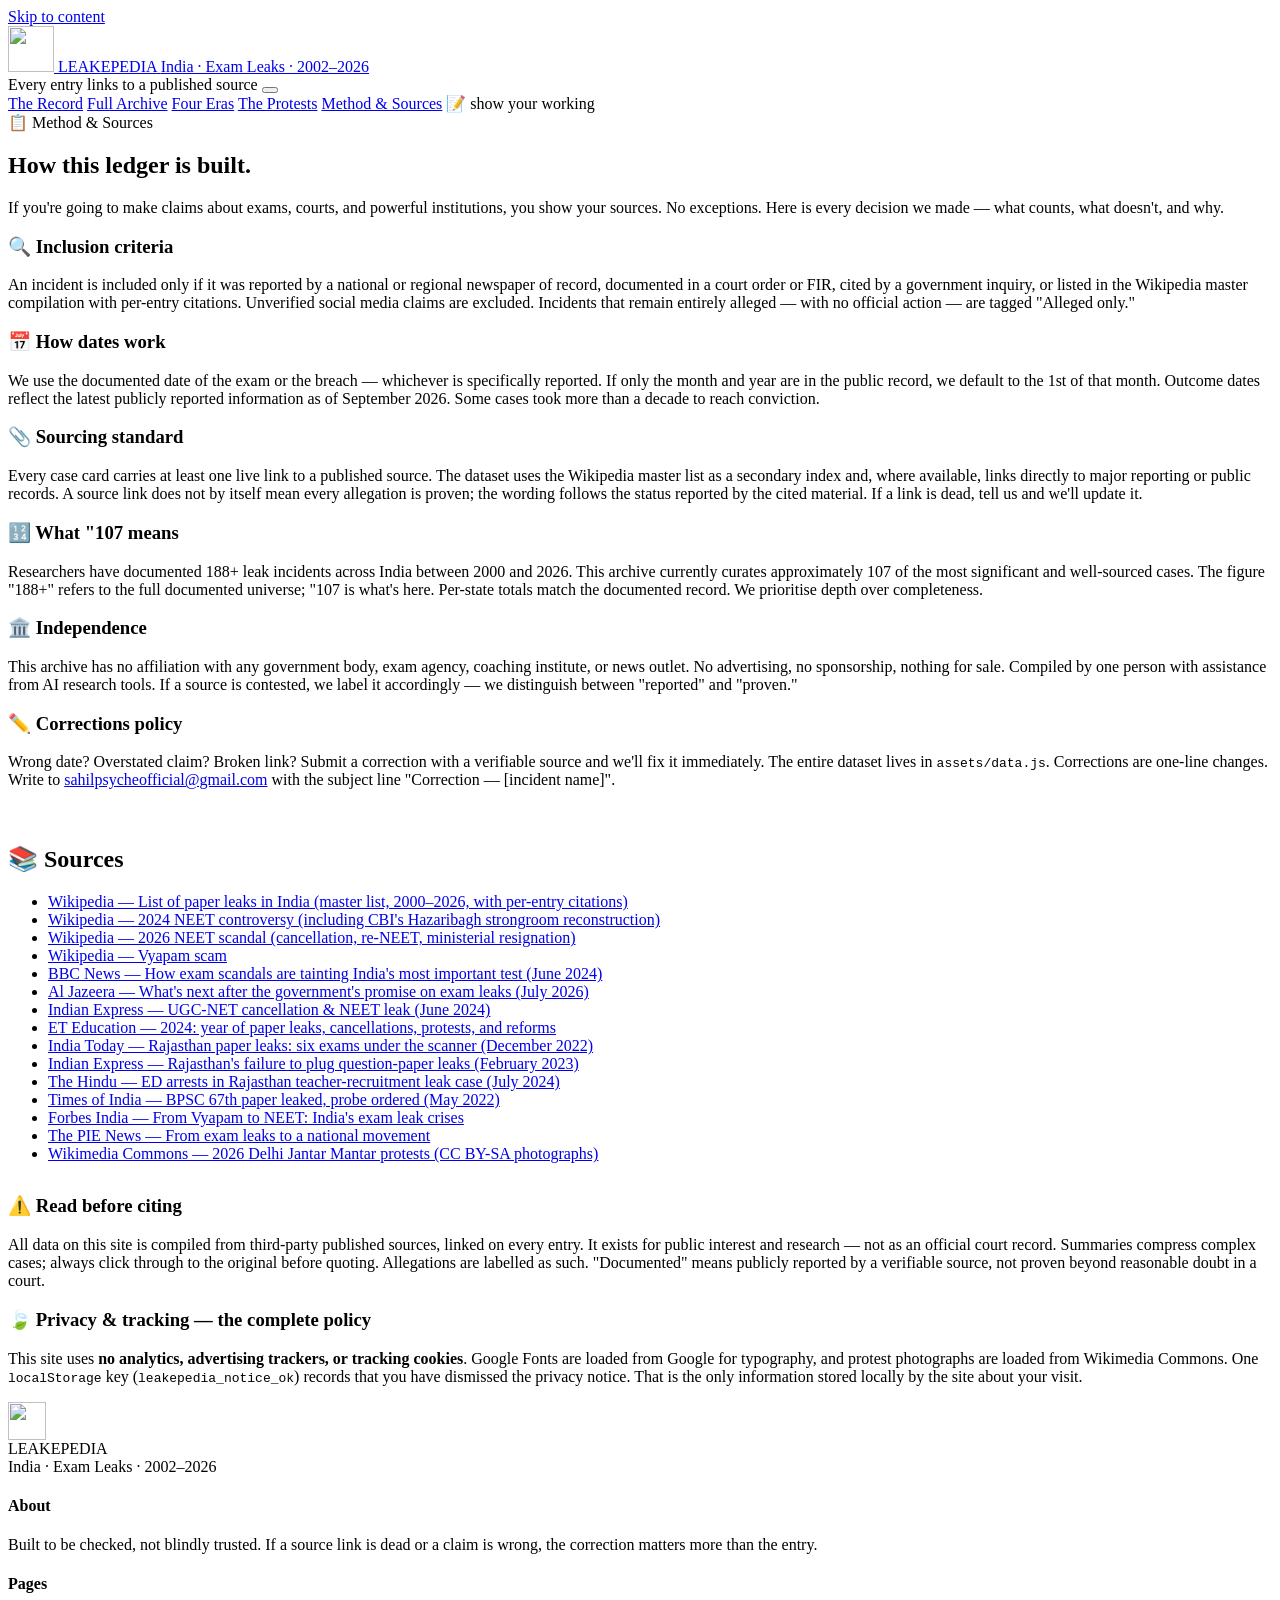
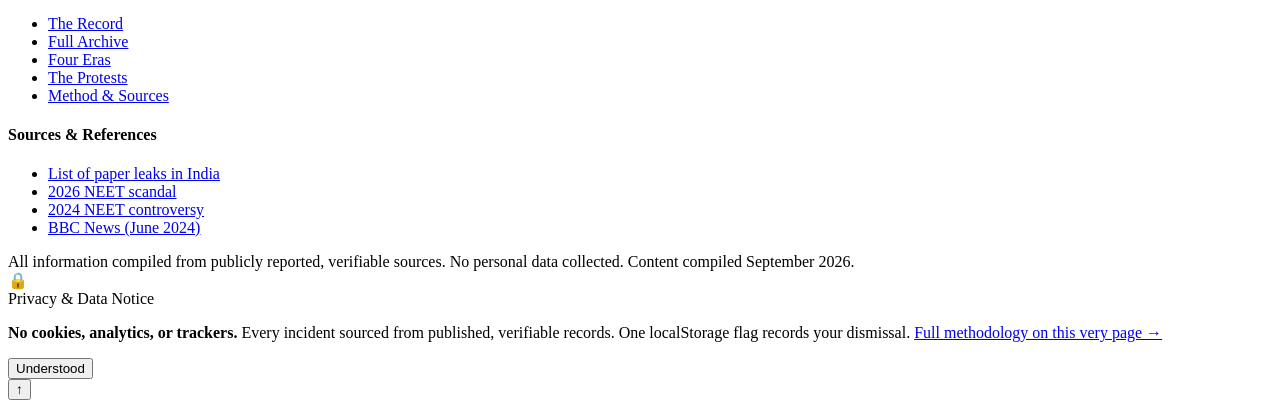
==== about.html @ 53041fb7 "Add files via upload" ====
<!DOCTYPE html>
<html lang="en">
<head>
  <meta charset="UTF-8">
  <meta name="viewport" content="width=device-width, initial-scale=1.0">
  <title>Method &amp; Sources — LEAKEPEDIA · How This Archive Is Built</title>
  <meta name="description" content="How LEAKEPEDIA compiles its record of India's exam paper leaks: inclusion criteria, sourcing standards, limitations, corrections policy, and how to submit new information.">
  <meta name="theme-color" content="#c2331f">
  <link rel="canonical" href="https://leakepedia.in/about.html">
  <meta property="og:title" content="Method &amp; Sources — LEAKEPEDIA">
  <meta property="og:description" content="Inclusion criteria, sourcing standards, limitations, and corrections policy for LEAKEPEDIA's exam leak archive.">
  <meta property="og:type" content="website">
  <meta property="og:url" content="https://leakepedia.in/about.html">
  <meta property="og:image" content="https://leakepedia.in/assets/og-image.png">
  <meta name="twitter:card" content="summary_large_image">

  <link rel="manifest" href="manifest.json">
  <link rel="icon" type="image/png" href="assets/icon-192.png">
  <link rel="preconnect" href="https://fonts.googleapis.com">
  <link rel="preconnect" href="https://fonts.gstatic.com" crossorigin>
  <link href="https://fonts.googleapis.com/css2?family=Fraunces:ital,opsz,wght@0,9..144,400;0,9..144,600;0,9..144,700;1,9..144,600;1,9..144,700&family=Archivo:wght@400;500;600;700;800&family=Courier+Prime:ital,wght@0,400;0,700;1,400&display=swap" rel="stylesheet">
  <link rel="stylesheet" href="assets/style.css">
</head>
<body>

  <a class="skip-link" href="#main">Skip to content</a>

  <header class="topbar">
    <div class="wrap">
      <div class="topbar-row">
        <a class="brand" href="index.html">
          <span class="brand-logo"><img src="assets/logo-512.png" alt="" width="46" height="46"></span>
          <span class="brand-text">
            <span class="brand-name">LEAKEPEDIA</span>
            <span class="brand-sub">India · Exam Leaks · 2002–2026</span>
          </span>
        </a>
        <div class="topbar-right">
          <span class="verify-strip"><span class="dot"></span>Every entry links to a published source</span>
          <button class="nav-toggle" id="nav-toggle" aria-expanded="false" aria-controls="main-nav" aria-label="Open menu">
            <span class="nav-toggle-bar"></span>
            <span class="nav-toggle-bar"></span>
            <span class="nav-toggle-bar"></span>
          </button>
        </div>
      </div>
      <nav class="nav" id="main-nav" aria-label="Main navigation">
        <a class="tab" href="index.html">The Record</a>
        <a class="tab" href="archive.html">Full Archive</a>
        <a class="tab" href="timeline.html">Four Eras</a>
        <a class="tab" href="protests.html">The Protests</a>
        <a class="tab active" href="about.html" aria-current="page">Method &amp; Sources</a>
        <span class="nav-note">📝 show your working</span>
      </nav>
    </div>
  </header>

  <section class="page-head narrow">
    <span class="kicker">📋 Method &amp; Sources</span>
    <h1>How this ledger is built.</h1>
    <p class="lede">
      If you're going to make claims about exams, courts, and powerful institutions, you show your sources.
      No exceptions. Here is every decision we made — what counts, what doesn't, and why.
    </p>
  </section>

  <main id="main" class="narrow">
    <div class="method-grid">
      <div class="method-card reveal">
        <h3>🔍 Inclusion criteria</h3>
        <p>An incident is included only if it was reported by a national or regional newspaper of record, documented in a court order or FIR, cited by a government inquiry, or listed in the Wikipedia master compilation with per-entry citations. Unverified social media claims are excluded. Incidents that remain entirely alleged — with no official action — are tagged "Alleged only."</p>
      </div>
      <div class="method-card reveal">
        <h3>📅 How dates work</h3>
        <p>We use the documented date of the exam or the breach — whichever is specifically reported. If only the month and year are in the public record, we default to the 1st of that month. Outcome dates reflect the latest publicly reported information as of September 2026. Some cases took more than a decade to reach conviction.</p>
      </div>
      <div class="method-card reveal">
        <h3>📎 Sourcing standard</h3>
        <p>Every case card carries at least one live link to a published source. The dataset uses the Wikipedia master list as a secondary index and, where available, links directly to major reporting or public records. A source link does not by itself mean every allegation is proven; the wording follows the status reported by the cited material. If a link is dead, tell us and we'll update it.</p>
      </div>
      <div class="method-card reveal">
        <h3>🔢 What "107 means</h3>
        <p>Researchers have documented 188+ leak incidents across India between 2000 and 2026. This archive currently curates approximately 107 of the most significant and well-sourced cases. The figure "188+" refers to the full documented universe; "107 is what's here. Per-state totals match the documented record. We prioritise depth over completeness.</p>
      </div>
      <div class="method-card reveal">
        <h3>🏛️ Independence</h3>
        <p>This archive has no affiliation with any government body, exam agency, coaching institute, or news outlet. No advertising, no sponsorship, nothing for sale. Compiled by one person with assistance from AI research tools. If a source is contested, we label it accordingly — we distinguish between "reported" and "proven."</p>
      </div>
      <div class="method-card reveal">
        <h3>✏️ Corrections policy</h3>
        <p>Wrong date? Overstated claim? Broken link? Submit a correction with a verifiable source and we'll fix it immediately. The entire dataset lives in <code>assets/data.js</code>. Corrections are one-line changes. Write to <a href="mailto:sahilpsycheofficial@gmail.com">sahilpsycheofficial@gmail.com</a> with the subject line "Correction — [incident name]".</p>
      </div>
    </div>

    <div class="section-head" style="margin-top:56px">
      <h2>📚 Sources</h2>
    </div>
    <ul class="source-list">
      <li><a href="https://en.wikipedia.org/wiki/List_of_paper_leaks_in_India" target="_blank" rel="noopener">Wikipedia — List of paper leaks in India (master list, 2000–2026, with per-entry citations)</a></li>
      <li><a href="https://en.wikipedia.org/wiki/2024_NEET_controversy" target="_blank" rel="noopener">Wikipedia — 2024 NEET controversy (including CBI's Hazaribagh strongroom reconstruction)</a></li>
      <li><a href="https://en.wikipedia.org/wiki/2026_NEET_scandal" target="_blank" rel="noopener">Wikipedia — 2026 NEET scandal (cancellation, re-NEET, ministerial resignation)</a></li>
      <li><a href="https://en.wikipedia.org/wiki/Vyapam_scam" target="_blank" rel="noopener">Wikipedia — Vyapam scam</a></li>
      <li><a href="https://www.bbc.com/news/articles/c511j589npyo" target="_blank" rel="noopener">BBC News — How exam scandals are tainting India's most important test (June 2024)</a></li>
      <li><a href="https://www.aljazeera.com/news/2026/7/24/indian-student-protests-whats-next-after-modis-promise-on-exam-leaks" target="_blank" rel="noopener">Al Jazeera — What's next after the government's promise on exam leaks (July 2026)</a></li>
      <li><a href="https://indianexpress.com/article/political-pulse/ugc-net-cancellation-neet-paper-leak-unease-sangh-abvp-people-questions-govt-answer-9404936/" target="_blank" rel="noopener">Indian Express — UGC-NET cancellation &amp; NEET leak (June 2024)</a></li>
      <li><a href="https://education.economictimes.indiatimes.com/news/industry/2024-year-of-paper-leaks-test-cancellations-widespread-protests-and-exam-reforms/116888415" target="_blank" rel="noopener">ET Education — 2024: year of paper leaks, cancellations, protests, and reforms</a></li>
      <li><a href="https://www.indiatoday.in/india/story/rajasthan-paper-leak-cases-six-exams-held-2313151-2022-12-24" target="_blank" rel="noopener">India Today — Rajasthan paper leaks: six exams under the scanner (December 2022)</a></li>
      <li><a href="https://indianexpress.com/article/cities/jaipur/testing-times-rajasthan-govt-failure-to-plug-question-paper-leaks-8455665/" target="_blank" rel="noopener">Indian Express — Rajasthan's failure to plug question-paper leaks (February 2023)</a></li>
      <li><a href="https://www.thehindu.com/news/national/rajasthan/ed-arrests-key-official-in-rajasthan-teachers-recruitment-exam-paper-leak-case/article68393466.ece" target="_blank" rel="noopener">The Hindu — ED arrests in Rajasthan teacher-recruitment leak case (July 2024)</a></li>
      <li><a href="https://timesofindia.indiatimes.com/education/news/bpsc-67th-paper-leaked-before-exam-probe-ordered-by-bihar-public-service-commission/articleshow/91422914.cms" target="_blank" rel="noopener">Times of India — BPSC 67th paper leaked, probe ordered (May 2022)</a></li>
      <li><a href="https://www.forbesindia.com/article/news/from-vyapam-to-neet-indias-exam-leak-crises/2993894/1" target="_blank" rel="noopener">Forbes India — From Vyapam to NEET: India's exam leak crises</a></li>
      <li><a href="https://thepienews.com/from-exam-leaks-to-a-national-movement-inside-the-protests-reshaping-indias-education-debate/" target="_blank" rel="noopener">The PIE News — From exam leaks to a national movement</a></li>
      <li><a href="https://commons.wikimedia.org/wiki/Category:2026_Delhi_Jantar_Mantar_protests" target="_blank" rel="noopener">Wikimedia Commons — 2026 Delhi Jantar Mantar protests (CC BY-SA photographs)</a></li>
    </ul>

    <div class="notice-block" style="margin-top:32px">
      <h3>⚠️ Read before citing</h3>
      <p>
        All data on this site is compiled from third-party published sources, linked on every entry.
        It exists for public interest and research — not as an official court record. Summaries compress
        complex cases; always click through to the original before quoting. Allegations are labelled as such.
        "Documented" means publicly reported by a verifiable source, not proven beyond reasonable doubt in a court.
      </p>
    </div>

    <div class="notice-block" style="background:var(--green-soft);border-left-color:var(--green);margin-top:16px">
      <h3 style="color:var(--green)">🍃 Privacy &amp; tracking — the complete policy</h3>
      <p>
        This site uses <strong>no analytics, advertising trackers, or tracking cookies</strong>. Google Fonts are loaded from Google for typography, and protest photographs are loaded from Wikimedia Commons. One <code>localStorage</code> key (<code>leakepedia_notice_ok</code>) records that you have dismissed the privacy notice.
        That is the only information stored locally by the site about your visit.
      </p>
    </div>
  </main>

  <section class="wrap">
    <div id="disclaimer-block"></div>
  </section>

  <footer class="footer">
    <div class="wrap">
      <div class="footer-masthead">
        <div class="brand-logo" style="width:38px;height:38px;"><img src="assets/logo-512.png" alt="" width="38" height="38"></div>
        <div>
          <div class="footer-brand-name">LEAKEPEDIA</div>
          <div class="footer-brand-sub">India · Exam Leaks · 2002–2026</div>
        </div>
      </div>
      <div class="footer-grid">
        <div>
          <h4>About</h4>
          <p>Built to be checked, not blindly trusted. If a source link is dead or a claim is wrong, the correction matters more than the entry.</p>
        </div>
        <div>
          <h4>Pages</h4>
          <ul>
            <li><a href="index.html">The Record</a></li>
            <li><a href="archive.html">Full Archive</a></li>
            <li><a href="timeline.html">Four Eras</a></li>
            <li><a href="protests.html">The Protests</a></li>
            <li><a href="about.html">Method &amp; Sources</a></li>
          </ul>
        </div>
        <div>
          <h4>Sources & References</h4>
          <ul>
            <li><a href="https://en.wikipedia.org/wiki/List_of_paper_leaks_in_India" target="_blank" rel="noopener">List of paper leaks in India</a></li>
            <li><a href="https://en.wikipedia.org/wiki/2026_NEET_scandal" target="_blank" rel="noopener">2026 NEET scandal</a></li>
            <li><a href="https://en.wikipedia.org/wiki/2024_NEET_controversy" target="_blank" rel="noopener">2024 NEET controversy</a></li>
            <li><a href="https://www.bbc.com/news/articles/c511j589npyo" target="_blank" rel="noopener">BBC News (June 2024)</a></li>
          </ul>
        </div>
      </div>
      <div class="fineprint">
        All information compiled from publicly reported, verifiable sources. No personal data collected. Content compiled September <span class="js-year">2026</span>.
      </div>
    </div>
  </footer>

  <div class="cookiebar" id="cookiebar" role="dialog" aria-label="Privacy notice">
    <div class="cb-icon" aria-hidden="true">🔒</div>
    <div class="cb-text">
      <div class="cb-title">Privacy &amp; Data Notice</div>
      <p><b>No cookies, analytics, or trackers.</b> Every incident sourced from published, verifiable records. One localStorage flag records your dismissal. <a href="about.html">Full methodology on this very page →</a></p>
    </div>
    <div class="cb-actions">
      <button class="btn small red" id="cookie-ok">Understood</button>
    </div>
  </div>

  <button class="back-to-top" id="back-to-top" aria-label="Back to top">↑</button>

  <noscript><style>.splash{display:none!important}</style></noscript>
  <script src="assets/data.js"></script>
  <script src="assets/app.js"></script>
</body>
</html>
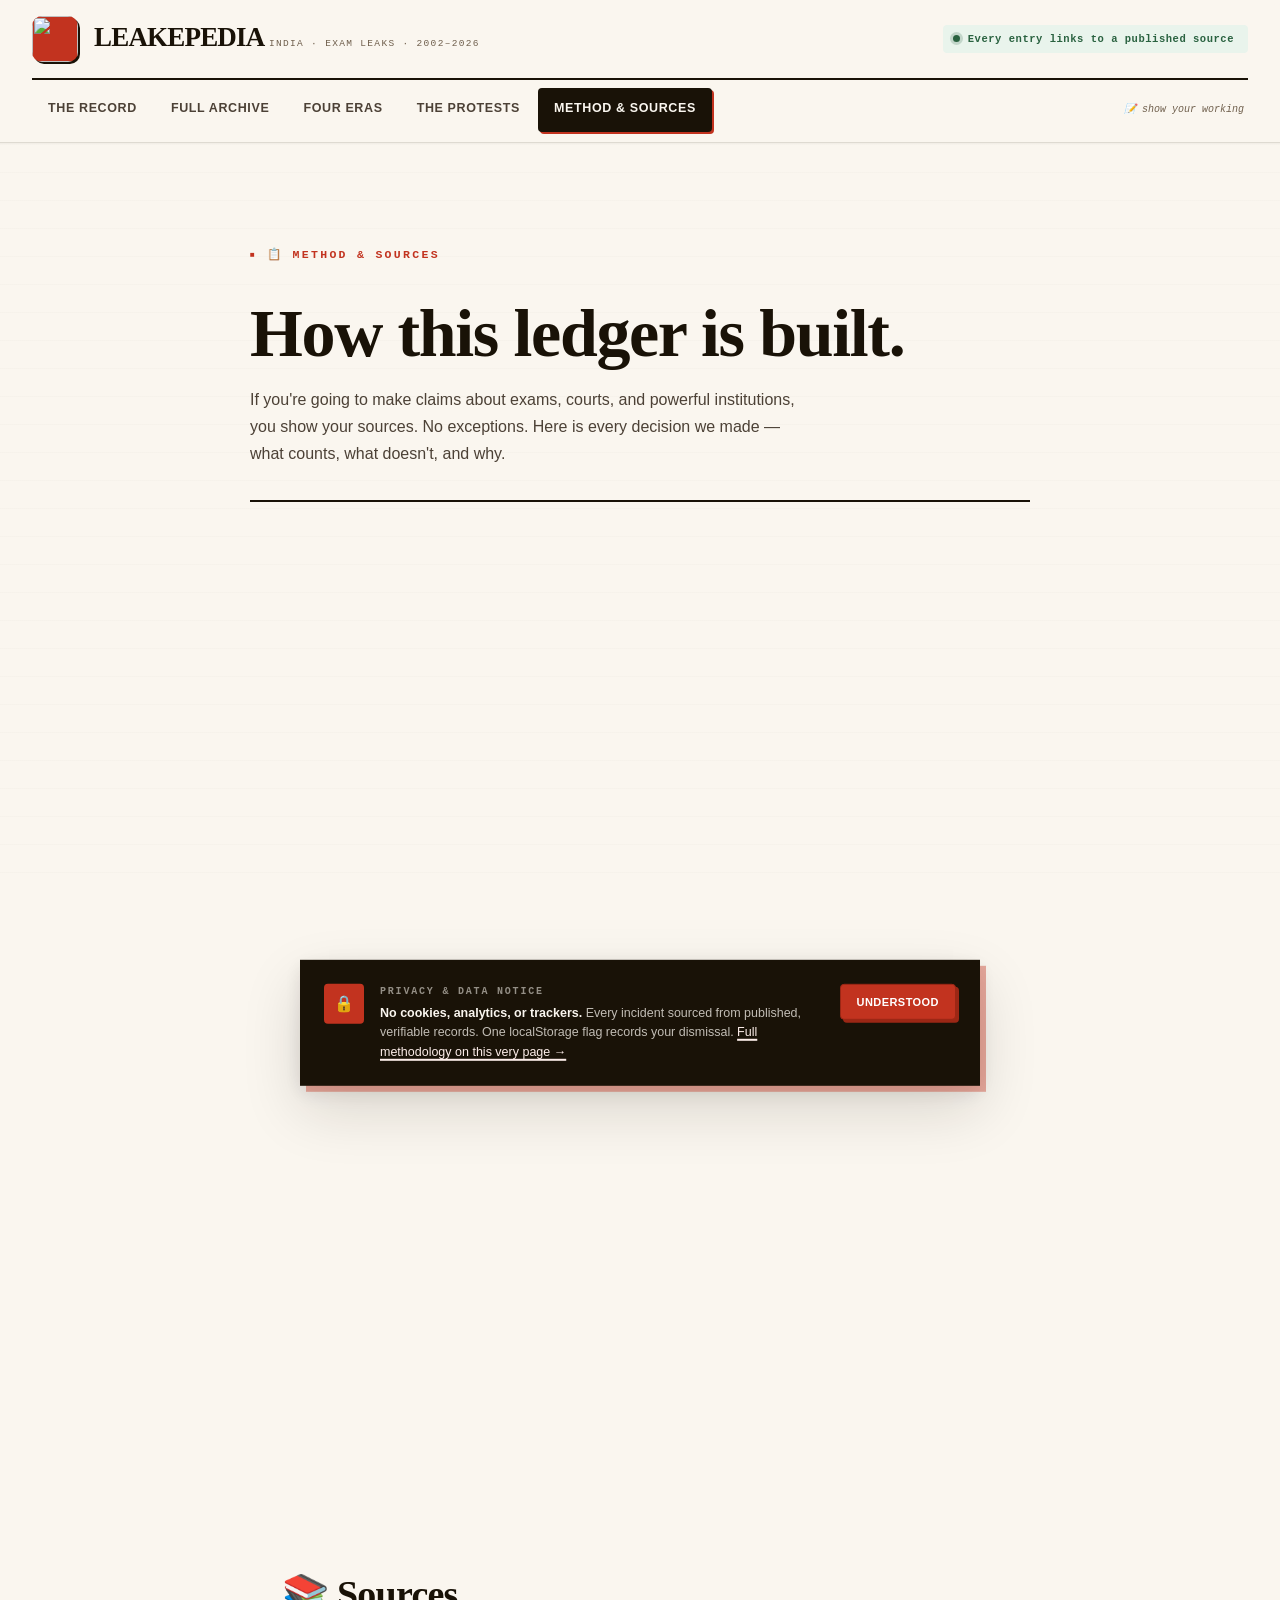
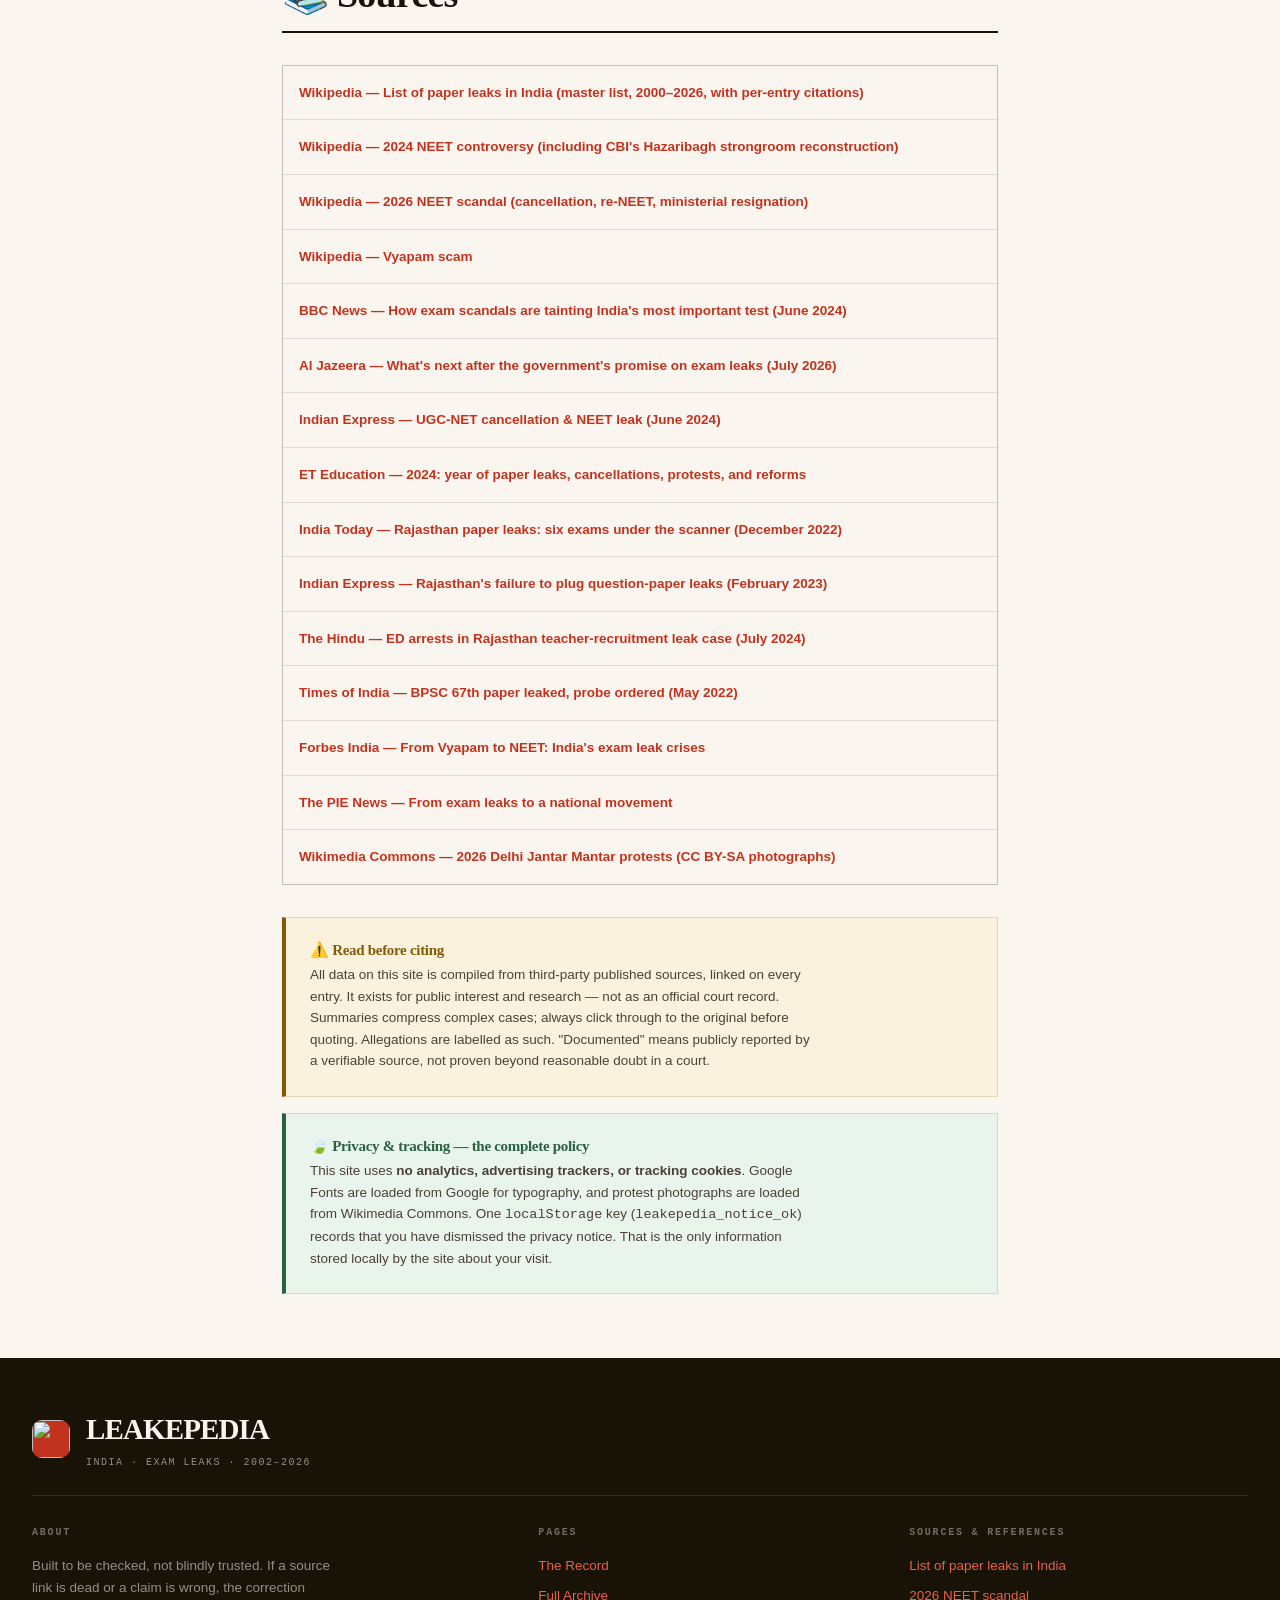
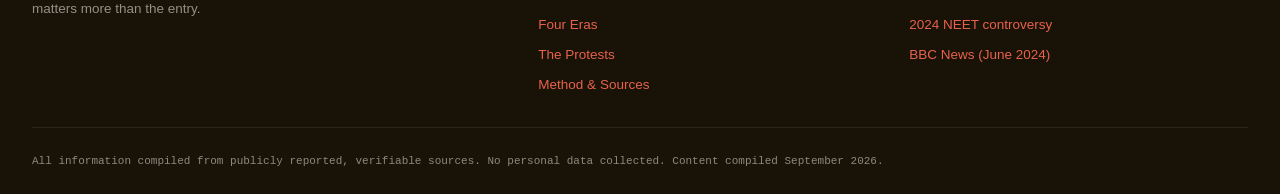
==== commit 7ee39328: "Update stylesheet link in about.html" ====
--- a/about.html
+++ b/about.html
@@ -19,7 +19,7 @@
   <link rel="preconnect" href="https://fonts.googleapis.com">
   <link rel="preconnect" href="https://fonts.gstatic.com" crossorigin>
   <link href="https://fonts.googleapis.com/css2?family=Fraunces:ital,opsz,wght@0,9..144,400;0,9..144,600;0,9..144,700;1,9..144,600;1,9..144,700&family=Archivo:wght@400;500;600;700;800&family=Courier+Prime:ital,wght@0,400;0,700;1,400&display=swap" rel="stylesheet">
-  <link rel="stylesheet" href="assets/style.css">
+  <link rel="stylesheet" href="style.css">
 </head>
 <body>
 
--- a/style.css
+++ b/style.css
@@ -0,0 +1,1646 @@
+:root {
+  --paper:      #faf6ef;
+  --paper-2:    #f3eddf;
+  --paper-3:    #e9dfcc;
+  --ink:        #191207;
+  --ink-soft:   #4c4136;
+  --ink-faint:  #6f5f4c;
+  --ink-ghost:  #b9ab97;
+
+  --red:        #c2331f;
+  --red-deep:   #9c2715;
+  --red-soft:   #fdeeea;
+  --red-text:   #8a1f0e;
+
+  --gold:       #a3781f;
+  --gold-soft:  #fbf3e2;
+
+  --green:      #2a6240;
+  --green-soft: #e9f4ec;
+  --amber:      #815b0a;
+  --amber-soft: #fbf2dd;
+  --teal:       #1a5f6a;
+  --teal-soft:  #e8f5f7;
+  --purple:     #5a3d8a;
+  --purple-soft:#f3eefc;
+
+  --rule:       rgba(25,18,7,0.12);
+  --rule-dark:  rgba(25,18,7,0.24);
+
+  --sp-1: 8px;
+  --sp-2: 16px;
+  --sp-3: 24px;
+  --sp-4: 32px;
+  --sp-5: 48px;
+  --sp-6: 64px;
+  --sp-7: 96px;
+
+  --font-display: "Fraunces", "Georgia", serif;
+  --font-body:    "Archivo", "Helvetica Neue", Arial, sans-serif;
+  --font-mono:    "Courier Prime", "Courier New", monospace;
+
+  --text-xs:  11.5px;
+  --text-sm:  13.5px;
+  --text-base: 16px;
+  --text-lg:  18px;
+  --text-xl:  22px;
+  --text-2xl: 29px;
+  --text-3xl: 38px;
+  --text-4xl: 52px;
+  --text-5xl: 68px;
+
+  --max-w: 1280px;
+  --col-w: 780px;
+
+  --r-sm: 4px;
+  --r-md: 10px;
+  --r-lg: 16px;
+
+  --shadow-sm:    0 1px 2px rgba(25,18,7,0.05), 0 2px 8px rgba(25,18,7,0.06);
+  --shadow-md:    0 2px 6px rgba(25,18,7,0.08), 0 12px 28px rgba(25,18,7,0.10);
+  --shadow-lg:    0 6px 18px rgba(25,18,7,0.10), 0 24px 60px rgba(25,18,7,0.14);
+  --shadow-paper: 3px 3px 0 rgba(25,18,7,0.08), 7px 7px 0 rgba(25,18,7,0.04);
+}
+
+*, *::before, *::after { box-sizing: border-box; margin: 0; padding: 0; }
+
+html {
+  scroll-behavior: smooth;
+  scroll-padding-top: 96px;
+  overflow-x: hidden;
+  -webkit-text-size-adjust: 100%;
+  text-size-adjust: 100%;
+}
+
+body {
+  background: var(--paper);
+  color: var(--ink);
+  font-family: var(--font-body);
+  font-size: var(--text-base);
+  line-height: 1.6;
+  overflow-x: hidden;
+  -webkit-font-smoothing: antialiased;
+  -moz-osx-font-smoothing: grayscale;
+}
+
+body::before {
+  content: "";
+  position: fixed;
+  inset: 0;
+  background-image:
+    repeating-linear-gradient(
+      0deg,
+      transparent,
+      transparent 27px,
+      rgba(25,18,7,0.016) 27px,
+      rgba(25,18,7,0.016) 28px
+    );
+  pointer-events: none;
+  z-index: 0;
+}
+
+::-webkit-scrollbar { width: 10px; }
+::-webkit-scrollbar-track { background: var(--paper-2); }
+::-webkit-scrollbar-thumb { background: var(--ink-ghost); border-radius: 5px; border: 2px solid var(--paper-2); }
+
+:focus-visible {
+  outline: 3px solid var(--red);
+  outline-offset: 2px;
+}
+
+a, button, .btn, .era-chip, input, select {
+  touch-action: manipulation;
+  -webkit-tap-highlight-color: transparent;
+}
+.btn, .era-chip, .nav a.tab, input, select, .nav-toggle { min-height: 44px; }
+
+img { max-width: 100%; display: block; height: auto; }
+
+a {
+  color: var(--red);
+  text-decoration-thickness: 1.5px;
+  text-underline-offset: 3px;
+  transition: color 0.15s;
+}
+a:hover { color: var(--red-deep); }
+
+h1, h2, h3, h4 {
+  font-family: var(--font-display);
+  font-weight: 700;
+  letter-spacing: -0.02em;
+  line-height: 1.08;
+  color: var(--ink);
+  text-wrap: balance;
+}
+
+h1 { font-size: clamp(38px, 5.5vw, var(--text-5xl)); }
+h2 { font-size: clamp(26px, 3.2vw, var(--text-3xl)); }
+h3 { font-size: clamp(17px, 2vw, var(--text-xl)); }
+h4 { font-size: var(--text-xs); letter-spacing: 0.08em; text-transform: uppercase; }
+
+p { max-width: 72ch; }
+
+::selection { background: rgba(194,51,31,0.18); color: var(--red-deep); }
+
+.wrap   { max-width: var(--max-w); margin-inline: auto; padding-inline: clamp(16px, 3vw, 32px); position: relative; z-index: 1; }
+.narrow { max-width: var(--col-w); margin-inline: auto; padding-inline: clamp(16px, 3vw, 32px); position: relative; z-index: 1; }
+
+.grid {
+  display: grid;
+  grid-template-columns: repeat(12, 1fr);
+  gap: var(--sp-3) var(--sp-3);
+}
+.col-3  { grid-column: span 3; }
+.col-4  { grid-column: span 4; }
+.col-5  { grid-column: span 5; }
+.col-6  { grid-column: span 6; }
+.col-7  { grid-column: span 7; }
+.col-8  { grid-column: span 8; }
+.col-12 { grid-column: span 12; }
+
+.skip-link {
+  position: fixed;
+  top: var(--sp-2);
+  left: var(--sp-2);
+  z-index: 400;
+  background: var(--ink);
+  color: var(--paper);
+  padding: var(--sp-2) var(--sp-3);
+  font-family: var(--font-mono);
+  font-size: var(--text-xs);
+  font-weight: 700;
+  letter-spacing: 0.08em;
+  text-transform: uppercase;
+  text-decoration: none;
+  border-radius: var(--r-sm);
+  transform: translateY(-200%);
+  transition: transform 0.2s ease;
+}
+.skip-link:focus-visible { transform: translateY(0); }
+
+.btn {
+  display: inline-flex;
+  align-items: center;
+  justify-content: center;
+  gap: var(--sp-1);
+  padding: 11px 26px;
+  border-radius: var(--r-sm);
+  border: 1.5px solid var(--ink);
+  cursor: pointer;
+  font-family: var(--font-body);
+  font-weight: 700;
+  font-size: 13px;
+  letter-spacing: 0.04em;
+  text-transform: uppercase;
+  text-decoration: none;
+  color: var(--ink);
+  background: var(--paper);
+  box-shadow: 3px 3px 0 var(--ink);
+  transition: transform 0.1s ease, box-shadow 0.1s ease, background 0.15s ease, color 0.15s ease, border-color 0.15s ease;
+}
+.btn:hover {
+  transform: translate(-2px, -2px);
+  box-shadow: 5px 5px 0 var(--ink);
+  color: var(--ink);
+}
+.btn:active { transform: translate(1px,1px); box-shadow: 1px 1px 0 var(--ink); }
+.btn:focus-visible { outline: 3px solid var(--red); outline-offset: 3px; }
+.btn:disabled { opacity: 0.45; cursor: not-allowed; box-shadow: none; transform: none; }
+.btn.red {
+  background: var(--red);
+  border-color: var(--red-deep);
+  color: #fff;
+  box-shadow: 3px 3px 0 var(--red-deep);
+}
+.btn.red:hover {
+  background: var(--red-deep);
+  box-shadow: 5px 5px 0 var(--ink);
+  color: #fff;
+}
+.btn.ghost { background: transparent; box-shadow: none; }
+.btn.ghost:hover { box-shadow: 3px 3px 0 var(--ink); background: var(--paper-2); }
+.btn.small { padding: 7px 16px; font-size: 11px; min-height: 36px; }
+.btn.lg { padding: 16px 34px; font-size: 15px; box-shadow: 4px 4px 0 var(--red-deep); }
+.btn.lg:hover { box-shadow: 7px 7px 0 var(--ink); }
+
+.chip {
+  display: inline-flex;
+  align-items: center;
+  gap: 4px;
+  padding: 4px 10px;
+  border-radius: 3px;
+  font-family: var(--font-mono);
+  font-size: 10px;
+  font-weight: 700;
+  letter-spacing: 0.06em;
+  text-transform: uppercase;
+  background: var(--paper-2);
+  color: var(--ink-soft);
+  border: 1px solid var(--rule);
+}
+.chip.red    { background: var(--red-soft);    color: var(--red-text);  border-color: rgba(194,51,31,0.22); }
+.chip.green  { background: var(--green-soft);  color: var(--green);     border-color: rgba(42,98,64,0.22); }
+.chip.amber  { background: var(--amber-soft);  color: var(--amber);     border-color: rgba(129,91,10,0.22); }
+.chip.teal   { background: var(--teal-soft);   color: var(--teal);      border-color: rgba(26,95,106,0.22); }
+.chip.plain  { background: transparent; border-color: transparent; color: var(--ink-soft); }
+
+.kicker {
+  display: inline-flex;
+  align-items: center;
+  gap: 10px;
+  font-family: var(--font-mono);
+  font-size: var(--text-xs);
+  font-weight: 700;
+  letter-spacing: 0.2em;
+  text-transform: uppercase;
+  color: var(--red);
+  margin-bottom: var(--sp-2);
+}
+.kicker::before {
+  content: "■";
+  font-size: 8px;
+  color: var(--red);
+}
+
+.breaking-badge {
+  display: inline-flex;
+  align-items: center;
+  gap: 6px;
+  background: var(--red);
+  color: #fff;
+  font-family: var(--font-mono);
+  font-size: 9px;
+  font-weight: 700;
+  letter-spacing: 0.2em;
+  text-transform: uppercase;
+  padding: 4px 10px;
+  border-radius: var(--r-sm);
+}
+
+.topbar {
+  position: sticky;
+  top: 0;
+  z-index: 60;
+  background: rgba(250,246,239,0.92);
+  backdrop-filter: blur(10px);
+  -webkit-backdrop-filter: blur(10px);
+  border-bottom: 1px solid var(--rule);
+  box-shadow: 0 1px 0 rgba(25,18,7,0.03);
+}
+.topbar > .wrap { padding-top: var(--sp-2); padding-bottom: var(--sp-1); }
+.topbar-row {
+  display: flex;
+  align-items: center;
+  gap: var(--sp-2);
+  padding-bottom: var(--sp-2);
+  border-bottom: 2px solid var(--ink);
+}
+
+.brand {
+  display: flex;
+  align-items: center;
+  gap: var(--sp-2);
+  text-decoration: none;
+  color: var(--ink);
+  min-height: 44px;
+}
+.brand:hover { color: var(--ink); }
+.brand-logo {
+  width: 46px;
+  height: 46px;
+  background: var(--red);
+  border-radius: var(--r-md);
+  display: grid;
+  place-items: center;
+  font-family: var(--font-display);
+  font-size: 24px;
+  font-weight: 700;
+  color: #fff;
+  flex: none;
+  letter-spacing: -0.04em;
+  box-shadow: 2px 2px 0 var(--ink);
+  overflow: hidden;
+}
+.brand-logo img {
+  width: 100%;
+  height: 100%;
+  object-fit: cover;
+  display: block;
+}
+.brand-name {
+  font-family: var(--font-display);
+  font-size: clamp(20px, 2.6vw, 27px);
+  font-weight: 700;
+  line-height: 1;
+  letter-spacing: -0.03em;
+  color: var(--ink);
+}
+.brand-sub {
+  font-family: var(--font-mono);
+  font-size: 9.5px;
+  letter-spacing: 0.14em;
+  text-transform: uppercase;
+  color: var(--ink-faint);
+  margin-top: 4px;
+}
+
+.topbar-right {
+  margin-left: auto;
+  display: flex;
+  align-items: center;
+  gap: var(--sp-2);
+}
+
+.verify-strip {
+  display: inline-flex;
+  align-items: center;
+  gap: 8px;
+  background: var(--green-soft);
+  color: var(--green);
+  border-radius: var(--r-sm);
+  padding: 6px 14px 6px 10px;
+  font-family: var(--font-mono);
+  font-size: 10.5px;
+  font-weight: 700;
+  letter-spacing: 0.05em;
+}
+.verify-strip .dot {
+  width: 7px;
+  height: 7px;
+  border-radius: 50%;
+  background: var(--green);
+  box-shadow: 0 0 0 3px rgba(42,98,64,0.2);
+  animation: verifyPulse 2s infinite;
+  flex: none;
+}
+@keyframes verifyPulse { 0%,100% { opacity: 1; } 50% { opacity: 0.4; } }
+
+.nav-toggle {
+  display: none;
+  width: 44px;
+  height: 44px;
+  padding: 10px;
+  background: var(--paper-2);
+  border: 1.5px solid var(--rule-dark);
+  border-radius: var(--r-sm);
+  cursor: pointer;
+  flex-direction: column;
+  justify-content: center;
+  align-items: center;
+  gap: 5px;
+  transition: background 0.15s ease;
+}
+.nav-toggle:hover { background: var(--paper-3); }
+.nav-toggle-bar {
+  display: block;
+  width: 20px;
+  height: 2px;
+  background: var(--ink);
+  transition: transform 0.25s ease, opacity 0.25s ease;
+}
+.nav-toggle[aria-expanded="true"] .nav-toggle-bar:nth-child(1) { transform: translateY(7px) rotate(45deg); }
+.nav-toggle[aria-expanded="true"] .nav-toggle-bar:nth-child(2) { opacity: 0; }
+.nav-toggle[aria-expanded="true"] .nav-toggle-bar:nth-child(3) { transform: translateY(-7px) rotate(-45deg); }
+
+.nav {
+  display: flex;
+  flex-wrap: wrap;
+  align-items: center;
+  gap: 2px;
+  padding: var(--sp-1) 0 2px;
+}
+.nav a.tab {
+  text-decoration: none;
+  color: var(--ink-soft);
+  font-weight: 600;
+  font-size: 12.5px;
+  letter-spacing: 0.05em;
+  text-transform: uppercase;
+  padding: 10px 16px;
+  border-radius: var(--r-sm);
+  transition: background 0.12s, color 0.12s;
+  white-space: nowrap;
+  font-family: var(--font-body);
+  position: relative;
+}
+.nav a.tab:hover { color: var(--ink); background: var(--paper-2); }
+.nav a.tab.active {
+  color: var(--paper);
+  background: var(--ink);
+  box-shadow: 2px 2px 0 var(--red);
+}
+.nav-note {
+  margin-left: auto;
+  padding-right: 4px;
+  font-family: var(--font-mono);
+  font-size: 10px;
+  color: var(--ink-faint);
+  font-style: italic;
+  white-space: nowrap;
+}
+
+.splash {
+  position: fixed;
+  inset: 0;
+  z-index: 9999;
+  background: var(--ink);
+  display: flex;
+  flex-direction: column;
+  align-items: center;
+  justify-content: center;
+  transition: opacity 0.8s ease, visibility 0.8s ease;
+}
+.splash.hide { opacity: 0; visibility: hidden; pointer-events: none; }
+.splash-paper {
+  position: relative;
+  width: min(620px, 92vw);
+  background: var(--paper);
+  padding: var(--sp-5) 52px var(--sp-4);
+  overflow: hidden;
+  box-shadow: var(--shadow-lg);
+}
+.splash-paper::before {
+  content: "";
+  position: absolute;
+  top: 0; left: 0; right: 0;
+  height: 5px;
+  background: var(--red);
+}
+.splash-dateline {
+  font-family: var(--font-mono);
+  font-size: 11px;
+  letter-spacing: 0.2em;
+  text-transform: uppercase;
+  color: var(--ink-faint);
+  padding-bottom: var(--sp-2);
+  border-bottom: 1px solid var(--rule-dark);
+  margin-bottom: var(--sp-4);
+  opacity: 0;
+  animation: fadeUp 0.5s ease 0.25s forwards;
+}
+.splash-masthead {
+  font-family: var(--font-display);
+  font-size: clamp(42px, 7vw, var(--text-4xl));
+  font-weight: 700;
+  letter-spacing: -0.02em;
+  line-height: 1;
+  color: var(--ink);
+  text-align: center;
+  margin-bottom: var(--sp-3);
+  min-height: 1.12em;
+}
+.sp-letter {
+  display: inline-block;
+  opacity: 0;
+  animation: spLetter 0.02s linear forwards;
+  animation-delay: calc(320ms + var(--i) * 55ms);
+}
+@keyframes spLetter { to { opacity: 1; } }
+.sp-caret {
+  display: inline-block;
+  width: 4px;
+  height: 0.9em;
+  margin-left: 6px;
+  vertical-align: baseline;
+  background: var(--red);
+  animation: caretBlink 0.65s steps(2, start) infinite;
+  animation-delay: 860ms;
+}
+@keyframes caretBlink { to { visibility: hidden; } }
+.splash-note {
+  font-family: var(--font-mono);
+  font-size: 12px;
+  color: var(--ink-soft);
+  letter-spacing: 0.12em;
+  text-transform: uppercase;
+  white-space: nowrap;
+  overflow: hidden;
+  width: 0;
+  margin: 0 auto 0 0;
+  border-right: 2px solid var(--red);
+  animation: typeLine 1.1s steps(46, end) 1.15s forwards;
+}
+@keyframes typeLine { to { width: 100%; } }
+.splash-stamp {
+  position: absolute;
+  top: 42%;
+  right: 8%;
+  transform: translateY(-26px) scale(1.7) rotate(-12deg);
+  opacity: 0;
+  border: 3px solid var(--red);
+  color: var(--red);
+  border-radius: var(--r-sm);
+  padding: 4px 16px;
+  font-family: var(--font-mono);
+  font-weight: 700;
+  font-size: 15px;
+  letter-spacing: 0.28em;
+  text-transform: uppercase;
+  box-shadow: inset 0 0 18px rgba(194,51,31,0.22);
+  animation: stampSlam 0.4s cubic-bezier(0.34, 1.45, 0.64, 1) 1.5s forwards;
+}
+@keyframes stampSlam {
+  0%   { opacity: 0; transform: translateY(-26px) scale(1.7) rotate(-12deg); }
+  60%  { opacity: 0.95; transform: translateY(2px) scale(0.97) rotate(-7deg); }
+  100% { opacity: 0.94; transform: translateY(0) scale(1) rotate(-7deg); }
+}
+.splash-rule {
+  width: 0;
+  height: 2px;
+  background: var(--red);
+  margin-top: var(--sp-3);
+  animation: lineGrow 0.6s ease 1.6s forwards;
+}
+.splash-loading {
+  display: flex;
+  align-items: center;
+  gap: 10px;
+  margin-top: var(--sp-2);
+  opacity: 0;
+  animation: fadeUp 0.4s ease 1.7s forwards;
+}
+.splash-loading-bar {
+  flex: 1;
+  height: 3px;
+  background: var(--paper-3);
+  border-radius: 2px;
+  overflow: hidden;
+}
+.splash-loading-bar::after {
+  content: "";
+  display: block;
+  height: 100%;
+  background: var(--red);
+  animation: loadBar 1.1s ease 1.85s forwards;
+  width: 0;
+}
+.splash-loading-text {
+  font-family: var(--font-mono);
+  font-size: 10px;
+  color: var(--ink-faint);
+  letter-spacing: 0.1em;
+  white-space: nowrap;
+}
+@keyframes loadBar  { to { width: 100%; } }
+@keyframes fadeUp   { from { opacity: 0; transform: translateY(12px); } to { opacity: 1; transform: none; } }
+@keyframes lineGrow { from { width: 0; } to { width: 100%; } }
+
+.hero {
+  padding: clamp(40px, 7vw, 72px) 0 0;
+}
+.hero-masthead {
+  text-align: center;
+  padding: var(--sp-4) var(--sp-3) var(--sp-5);
+  position: relative;
+}
+.hero-dateline {
+  font-family: var(--font-mono);
+  font-size: 11px;
+  letter-spacing: 0.2em;
+  text-transform: uppercase;
+  color: var(--ink-faint);
+  margin-bottom: var(--sp-3);
+}
+.hero h1 {
+  font-size: clamp(44px, 7vw, var(--text-5xl));
+  line-height: 0.98;
+  letter-spacing: -0.03em;
+  margin: 0 auto var(--sp-3);
+  max-width: 16ch;
+}
+.hero h1 em { color: var(--red); font-style: italic; }
+.hero-deck {
+  font-family: var(--font-display);
+  font-size: clamp(17px, 2.2vw, var(--text-xl));
+  font-weight: 400;
+  font-style: italic;
+  color: var(--ink-soft);
+  max-width: 58ch;
+  margin: 0 auto var(--sp-4);
+  line-height: 1.45;
+}
+.hero-cta {
+  display: flex;
+  flex-direction: row;
+  align-items: center;
+  justify-content: center;
+  gap: var(--sp-3);
+  flex-wrap: wrap;
+}
+.hero-link {
+  font-family: var(--font-mono);
+  font-size: 12px;
+  font-weight: 700;
+  letter-spacing: 0.1em;
+  text-transform: uppercase;
+  color: var(--ink-soft);
+  text-decoration: none;
+  border-bottom: 1.5px solid var(--rule-dark);
+  padding-bottom: 2px;
+  transition: color 0.15s, border-color 0.15s;
+}
+.hero-link:hover { color: var(--red); border-color: var(--red); }
+
+.stat-bar {
+  display: grid;
+  grid-template-columns: repeat(4, 1fr);
+  border-block: 1px solid var(--rule);
+  background: var(--paper-2);
+}
+.stat-cell {
+  padding: var(--sp-3) var(--sp-3);
+  text-align: center;
+  border-right: 1px solid var(--rule);
+  position: relative;
+}
+.stat-cell:last-child { border-right: none; }
+.stat-num {
+  font-family: var(--font-display);
+  font-size: clamp(32px, 4vw, var(--text-4xl));
+  font-weight: 700;
+  color: var(--ink);
+  line-height: 1;
+}
+.stat-num.red { color: var(--red); }
+.stat-lbl {
+  font-family: var(--font-mono);
+  font-size: 10px;
+  letter-spacing: 0.15em;
+  text-transform: uppercase;
+  color: var(--ink-faint);
+  margin-top: 6px;
+}
+
+.ticker-band { margin: 0; border-bottom: 1px solid var(--rule); }
+.ticker-shell {
+  background: var(--ink);
+  display: flex;
+  align-items: stretch;
+  overflow: hidden;
+}
+.ticker-label {
+  flex: none;
+  display: flex;
+  align-items: center;
+  gap: 8px;
+  background: var(--red);
+  color: #fff;
+  font-family: var(--font-mono);
+  font-weight: 700;
+  font-size: 9.5px;
+  letter-spacing: 0.2em;
+  text-transform: uppercase;
+  padding: var(--sp-2) var(--sp-2);
+  z-index: 2;
+  white-space: nowrap;
+}
+.ticker-label .live-dot {
+  width: 7px;
+  height: 7px;
+  border-radius: 50%;
+  background: rgba(255,255,255,0.6);
+  animation: verifyPulse 1.4s infinite;
+  flex: none;
+}
+.ticker-viewport { overflow: hidden; flex: 1; display: flex; align-items: center; }
+.ticker-track {
+  display: flex;
+  gap: 40px;
+  padding: var(--sp-2) 0;
+  white-space: nowrap;
+  animation: slide 60s linear infinite;
+  will-change: transform;
+}
+.ticker-viewport:hover .ticker-track { animation-play-state: paused; }
+@keyframes slide { from { transform: translateX(0); } to { transform: translateX(-50%); } }
+.ticker-track a {
+  color: rgba(250,246,239,0.72);
+  text-decoration: none;
+  font-family: var(--font-mono);
+  font-size: 12px;
+  font-weight: 400;
+  transition: color 0.15s;
+}
+.ticker-track a b { color: var(--paper); font-weight: 700; margin-right: 6px; }
+.ticker-track a:hover { color: #fff; }
+
+.section { padding-block: clamp(var(--sp-6), 8vh, var(--sp-7)) clamp(var(--sp-4), 6vh, var(--sp-6)); }
+.section + .section { border-top: 1px solid var(--rule); }
+.section-head {
+  display: flex;
+  align-items: flex-end;
+  justify-content: space-between;
+  gap: var(--sp-3);
+  flex-wrap: wrap;
+  margin-bottom: var(--sp-4);
+  padding-bottom: var(--sp-2);
+  border-bottom: 2px solid var(--ink);
+}
+.section-head h2 { max-width: 26ch; }
+.section-head .more {
+  font-family: var(--font-mono);
+  font-weight: 700;
+  font-size: 11.5px;
+  letter-spacing: 0.1em;
+  text-transform: uppercase;
+  color: var(--red);
+  text-decoration: none;
+  white-space: nowrap;
+  padding-bottom: 4px;
+}
+.section-head .more:hover { text-decoration: underline; }
+
+.leak-grid { display: grid; grid-template-columns: repeat(12, 1fr); gap: var(--sp-3); }
+.leak-card {
+  grid-column: span 4;
+  background: var(--paper);
+  border: 1px solid var(--rule-dark);
+  border-top: 4px solid var(--ink);
+  padding: var(--sp-4);
+  box-shadow: var(--shadow-sm);
+  transition: box-shadow 0.2s ease, transform 0.2s ease, border-color 0.2s ease;
+}
+.leak-card:hover { box-shadow: var(--shadow-md); transform: translateY(-3px); }
+.leak-card .seal {
+  width: 52px;
+  height: 52px;
+  border-radius: 50%;
+  display: grid;
+  place-items: center;
+  font-family: var(--font-display);
+  font-size: var(--text-2xl);
+  font-weight: 700;
+  background: var(--ink);
+  color: var(--paper);
+  flex: none;
+  margin-bottom: var(--sp-3);
+}
+.leak-card h3 { font-size: var(--text-lg); margin-bottom: var(--sp-1); }
+.leak-card p { color: var(--ink-soft); font-size: var(--text-sm); line-height: 1.65; }
+
+.bento-grid { display: grid; grid-template-columns: repeat(12, 1fr); gap: var(--sp-3); }
+.bento-card {
+  grid-column: span 6;
+  background: var(--paper-2);
+  border: 1px solid var(--rule-dark);
+  border-bottom: 3px solid var(--red);
+  padding: var(--sp-4);
+  display: flex;
+  flex-direction: column;
+  transition: background 0.2s ease, box-shadow 0.2s ease, transform 0.2s ease;
+}
+.bento-card.span-8 { grid-column: span 8; }
+.bento-card.span-4 { grid-column: span 4; }
+.bento-card:hover { background: var(--paper); box-shadow: var(--shadow-md); transform: translateY(-3px); }
+.bento-card .mc-date {
+  font-family: var(--font-mono);
+  font-size: 10.5px;
+  font-weight: 700;
+  letter-spacing: 0.15em;
+  text-transform: uppercase;
+  color: var(--red);
+  margin-bottom: var(--sp-2);
+}
+.bento-card h3 { font-size: clamp(17px, 2vw, var(--text-xl)); margin-bottom: var(--sp-2); line-height: 1.25; }
+.bento-card p { font-size: var(--text-sm); color: var(--ink-soft); line-height: 1.6; flex: 1; }
+.bento-card .more-link {
+  display: inline-block;
+  margin-top: var(--sp-3);
+  font-family: var(--font-mono);
+  font-size: 10.5px;
+  font-weight: 700;
+  letter-spacing: 0.1em;
+  text-transform: uppercase;
+  text-decoration: none;
+  color: var(--red);
+  align-self: flex-start;
+}
+.bento-card .more-link:hover { text-decoration: underline; }
+
+.gallery {
+  display: grid;
+  grid-template-columns: repeat(12, 1fr);
+  gap: var(--sp-3);
+}
+.frame {
+  grid-column: span 4;
+  background: var(--paper-2);
+  border: 1px solid var(--rule-dark);
+  padding: 10px 10px var(--sp-2);
+  position: relative;
+  transition: box-shadow 0.2s, transform 0.2s;
+}
+.frame:hover { box-shadow: var(--shadow-md); transform: translateY(-4px); }
+.frame img { width: 100%; height: 240px; object-fit: cover; display: block; filter: saturate(0.92); transition: filter 0.2s ease; }
+.frame:hover img { filter: saturate(1); }
+.frame figcaption { padding: var(--sp-2) 4px 2px; }
+.frame .cap-title { font-weight: 700; font-size: 13px; line-height: 1.45; color: var(--ink); }
+.frame .cap-meta { font-family: var(--font-mono); font-size: 10px; color: var(--ink-faint); margin-top: 6px; }
+.frame .cap-meta a { color: inherit; }
+.wide-frame { grid-column: 1 / -1; }
+.wide-frame img { height: 420px; }
+
+.method-grid { display: grid; grid-template-columns: repeat(12, 1fr); gap: var(--sp-3); margin-top: var(--sp-4); }
+.method-card {
+  grid-column: span 4;
+  background: var(--paper);
+  border: 1px solid var(--rule-dark);
+  border-top: 4px solid var(--ink);
+  padding: var(--sp-4);
+  transition: box-shadow 0.2s ease, transform 0.2s ease;
+}
+.method-card:hover { box-shadow: var(--shadow-md); transform: translateY(-3px); }
+.method-card h3 { font-size: var(--text-lg); margin-bottom: var(--sp-2); }
+.method-card p { font-size: var(--text-sm); color: var(--ink-soft); line-height: 1.65; }
+
+.source-list {
+  list-style: none;
+  display: grid;
+  gap: 0;
+  margin-top: var(--sp-2);
+  border: 1px solid var(--rule-dark);
+}
+.source-list li {
+  padding: var(--sp-2) var(--sp-2);
+  border-bottom: 1px solid var(--rule);
+  font-size: var(--text-sm);
+  font-weight: 600;
+  background: var(--paper);
+  transition: background 0.12s, padding-left 0.12s;
+}
+.source-list li:last-child { border-bottom: none; }
+.source-list li:hover { background: var(--paper-2); padding-left: var(--sp-3); }
+.source-list a { text-decoration: none; color: var(--red); }
+.source-list a:hover { text-decoration: underline; }
+
+.notice-block {
+  margin-top: var(--sp-3);
+  background: var(--amber-soft);
+  border: 1px solid rgba(129,91,10,0.18);
+  border-left: 4px solid var(--amber);
+  padding: var(--sp-3) var(--sp-3);
+}
+.notice-block h3 { color: var(--amber); margin-bottom: 6px; font-size: 15px; }
+.notice-block p { font-size: var(--text-sm); color: var(--ink-soft); max-width: 68ch; }
+
+.page-head {
+  padding: clamp(var(--sp-5), 8vw, var(--sp-7)) 0 var(--sp-4);
+  border-bottom: 2px solid var(--ink);
+  margin-bottom: var(--sp-4);
+}
+.page-head h1 { margin: var(--sp-2) 0 var(--sp-2); }
+.page-head .lede { color: var(--ink-soft); font-size: var(--text-base); max-width: 62ch; line-height: 1.7; }
+
+.filter-bar {
+  position: sticky;
+  top: 150px;
+  z-index: 40;
+  margin: 0 0 var(--sp-2);
+  background: rgba(250,246,239,0.95);
+  backdrop-filter: blur(8px);
+  -webkit-backdrop-filter: blur(8px);
+  border: 1px solid var(--rule-dark);
+  border-left: 3px solid var(--ink);
+  padding: var(--sp-2);
+  display: grid;
+  grid-template-columns: minmax(200px, 1.8fr) 1fr 1fr 1fr auto;
+  gap: var(--sp-1);
+  box-shadow: var(--shadow-sm);
+}
+
+.field { position: relative; }
+.field input, .field select {
+  width: 100%;
+  appearance: none;
+  -webkit-appearance: none;
+  border: 1px solid var(--rule-dark);
+  outline: none;
+  cursor: pointer;
+  background: var(--paper);
+  padding: 10px 12px;
+  font-family: var(--font-body);
+  font-size: 13.5px;
+  font-weight: 600;
+  color: var(--ink);
+  border-radius: var(--r-sm);
+  transition: border-color 0.15s, box-shadow 0.15s;
+}
+.field input { cursor: text; }
+.field input::placeholder { color: var(--ink-ghost); font-weight: 500; }
+.field::after {
+  content: "▾";
+  position: absolute;
+  right: 10px;
+  top: 50%;
+  transform: translateY(-50%);
+  color: var(--ink-soft);
+  pointer-events: none;
+  font-size: 11px;
+}
+.field.noarrow::after { display: none; }
+.field input:focus, .field select:focus {
+  outline: none;
+  border-color: var(--red);
+  box-shadow: 0 0 0 3px rgba(194,51,31,0.18);
+}
+
+.era-chips { display: flex; gap: 6px; flex-wrap: wrap; margin: 0 0 var(--sp-2); align-items: center; }
+.era-chip {
+  border: 1.5px solid var(--rule-dark);
+  cursor: pointer;
+  font-family: var(--font-mono);
+  padding: 6px 14px;
+  font-weight: 700;
+  font-size: 10.5px;
+  letter-spacing: 0.08em;
+  text-transform: uppercase;
+  background: var(--paper);
+  color: var(--ink-soft);
+  border-radius: var(--r-sm);
+  transition: all 0.12s;
+  min-height: 36px;
+}
+.era-chip:hover { background: var(--paper-2); color: var(--ink); }
+.era-chip:focus-visible { outline: 3px solid var(--red); outline-offset: 1px; }
+.era-chip.on { background: var(--ink); color: var(--paper); border-color: var(--ink); box-shadow: 2px 2px 0 var(--red); }
+
+.result-line {
+  display: flex;
+  align-items: center;
+  justify-content: space-between;
+  gap: var(--sp-2);
+  flex-wrap: wrap;
+  margin: 2px 0 var(--sp-2);
+}
+.result-count {
+  font-family: var(--font-display);
+  font-size: var(--text-lg);
+  font-weight: 700;
+}
+.result-count small { font-family: var(--font-mono); font-weight: 600; color: var(--ink-soft); font-size: 11px; }
+.reset-link {
+  font-family: var(--font-mono);
+  font-size: 11px;
+  font-weight: 700;
+  letter-spacing: 0.05em;
+  text-transform: uppercase;
+  background: none;
+  border: none;
+  color: var(--red);
+  cursor: pointer;
+  text-decoration: underline;
+  min-height: 44px;
+}
+
+.case-list { display: grid; gap: 0; border: 1px solid var(--rule-dark); }
+
+.case-card {
+  background: var(--paper);
+  padding: var(--sp-3) var(--sp-3);
+  display: grid;
+  grid-template-columns: 88px 1fr;
+  gap: var(--sp-3);
+  scroll-margin-top: 120px;
+  border-bottom: 1px solid var(--rule);
+  transition: background 0.15s;
+  cursor: pointer;
+  position: relative;
+}
+.case-card:last-child { border-bottom: none; }
+.case-card::before {
+  content: "";
+  position: absolute;
+  left: 0; top: 0; bottom: 0;
+  width: 4px;
+  background: transparent;
+  transition: background 0.15s;
+}
+.case-card:hover { background: var(--paper-2); }
+.case-card:hover::before { background: var(--red); }
+.case-card.flash { background: var(--red-soft); }
+.case-card.flash::before { background: var(--red); }
+.case-card:focus-visible { outline: 3px solid var(--red); outline-offset: -3px; }
+
+.date-seal {
+  align-self: start;
+  text-align: center;
+  background: var(--ink);
+  color: var(--paper);
+  padding: var(--sp-1) 6px;
+  border-radius: var(--r-sm);
+}
+.date-seal .yr {
+  font-family: var(--font-display);
+  font-size: var(--text-xl);
+  font-weight: 700;
+  line-height: 1;
+  color: var(--paper);
+}
+.date-seal .dt {
+  font-family: var(--font-mono);
+  font-size: 9px;
+  font-weight: 700;
+  letter-spacing: 0.12em;
+  text-transform: uppercase;
+  color: var(--ink-ghost);
+  margin-top: 3px;
+}
+
+.case-main h3 { font-size: var(--text-lg); margin-bottom: 4px; line-height: 1.25; }
+.case-main .body {
+  font-family: var(--font-mono);
+  font-size: 10px;
+  font-weight: 700;
+  letter-spacing: 0.1em;
+  text-transform: uppercase;
+  color: var(--ink-faint);
+  margin-bottom: var(--sp-1);
+}
+.case-meta { display: flex; gap: 6px; flex-wrap: wrap; margin: 6px 0 var(--sp-1); }
+.case-summary { color: var(--ink-soft); font-size: var(--text-sm); max-width: 78ch; line-height: 1.6; }
+.case-detail-preview {
+  color: var(--ink-soft);
+  font-size: var(--text-sm);
+  line-height: 1.65;
+  margin-top: var(--sp-1);
+  padding-top: var(--sp-1);
+  border-top: 1px dashed var(--rule);
+  max-width: 78ch;
+  display: -webkit-box;
+  -webkit-line-clamp: 2;
+  -webkit-box-orient: vertical;
+  overflow: hidden;
+}
+.case-sources {
+  display: flex;
+  gap: var(--sp-2);
+  flex-wrap: wrap;
+  margin-top: var(--sp-2);
+  padding-top: var(--sp-1);
+  border-top: 1px dashed var(--rule);
+}
+.case-sources a {
+  font-family: var(--font-mono);
+  font-size: 10.5px;
+  font-weight: 700;
+  letter-spacing: 0.05em;
+  text-decoration: none;
+  color: var(--red);
+  display: inline-flex;
+  gap: 4px;
+  align-items: center;
+}
+.case-sources a::before { content: "↗"; font-size: 10px; }
+.case-sources a:hover { text-decoration: underline; }
+.scale-note {
+  font-family: var(--font-mono);
+  font-size: 10.5px;
+  color: var(--amber);
+  font-weight: 700;
+  margin-top: 6px;
+  letter-spacing: 0.04em;
+}
+.read-more-hint {
+  display: inline-flex;
+  align-items: center;
+  gap: 5px;
+  margin-top: var(--sp-1);
+  font-family: var(--font-mono);
+  font-size: 10px;
+  font-weight: 700;
+  letter-spacing: 0.1em;
+  text-transform: uppercase;
+  color: var(--red);
+  opacity: 0.7;
+}
+
+.empty-state {
+  text-align: center;
+  padding: var(--sp-6) var(--sp-3);
+  color: var(--ink-soft);
+  background: var(--paper-2);
+  border: 1.5px dashed var(--rule-dark);
+}
+.empty-state .big {
+  font-family: var(--font-display);
+  font-size: var(--text-xl);
+  color: var(--ink);
+  margin-bottom: var(--sp-1);
+  text-align: center;
+}
+
+.modal-overlay {
+  position: fixed;
+  inset: 0;
+  z-index: 200;
+  background: rgba(25,18,7,0.75);
+  backdrop-filter: blur(6px);
+  -webkit-backdrop-filter: blur(6px);
+  display: flex;
+  align-items: center;
+  justify-content: center;
+  opacity: 0;
+  visibility: hidden;
+  transition: opacity 0.3s ease, visibility 0.3s ease;
+  padding: var(--sp-3);
+}
+.modal-overlay.active { opacity: 1; visibility: visible; }
+.modal-content {
+  background: var(--paper);
+  max-width: 760px;
+  width: 100%;
+  max-height: 88vh;
+  overflow-y: auto;
+  box-shadow: 8px 8px 0 var(--ink), var(--shadow-lg);
+  transform: translateY(20px) scale(0.98);
+  transition: transform 0.3s cubic-bezier(0.34, 1.56, 0.64, 1);
+  position: relative;
+}
+.modal-overlay.active .modal-content { transform: translateY(0) scale(1); }
+.modal-content:focus-visible { outline: none; }
+.modal-close {
+  position: absolute;
+  top: var(--sp-2);
+  right: var(--sp-2);
+  width: 40px;
+  height: 40px;
+  background: var(--ink);
+  border: none;
+  display: grid;
+  place-items: center;
+  cursor: pointer;
+  font-size: 20px;
+  color: var(--paper);
+  border-radius: var(--r-sm);
+  transition: background 0.12s;
+  z-index: 2;
+}
+.modal-close:hover { background: var(--red); }
+.modal-close:focus-visible { outline: 3px solid var(--gold); outline-offset: 2px; }
+.modal-header {
+  padding: var(--sp-4) var(--sp-4) var(--sp-3);
+  border-bottom: 2px solid var(--ink);
+  position: relative;
+}
+.modal-header::before {
+  content: "";
+  position: absolute;
+  top: 0; left: 0; right: 0;
+  height: 5px;
+  background: var(--red);
+}
+.modal-chip-row { display: flex; gap: 6px; flex-wrap: wrap; margin-bottom: var(--sp-2); }
+.modal-header h2 {
+  font-size: clamp(22px, 3.5vw, var(--text-2xl));
+  line-height: 1.12;
+  margin-bottom: var(--sp-2);
+}
+.modal-meta {
+  display: flex;
+  flex-wrap: wrap;
+  gap: 8px 16px;
+  font-family: var(--font-mono);
+  font-size: 10.5px;
+  color: var(--ink-soft);
+  letter-spacing: 0.05em;
+  margin-top: var(--sp-1);
+}
+.modal-meta span { display: flex; align-items: center; gap: 5px; }
+.modal-body { padding: var(--sp-3) var(--sp-4) var(--sp-4); }
+.modal-article-text {
+  color: var(--ink-soft);
+  font-size: 14.5px;
+  line-height: 1.75;
+}
+.modal-article-text p { margin-bottom: var(--sp-2); max-width: none; }
+.modal-article-text p:first-child::first-letter {
+  font-family: var(--font-display);
+  font-size: 3.5em;
+  font-weight: 700;
+  float: left;
+  line-height: 0.8;
+  margin: 0.05em 0.1em 0 0;
+  color: var(--ink);
+}
+.modal-key-facts {
+  background: var(--paper-2);
+  border: 1px solid var(--rule-dark);
+  border-left: 3px solid var(--red);
+  padding: var(--sp-2) var(--sp-3);
+  margin: var(--sp-3) 0;
+}
+.modal-key-facts h4 {
+  font-family: var(--font-mono);
+  font-size: 10px;
+  font-weight: 700;
+  letter-spacing: 0.2em;
+  text-transform: uppercase;
+  color: var(--red);
+  margin-bottom: var(--sp-2);
+}
+.modal-key-facts dl { display: grid; gap: 6px; }
+.modal-key-facts dt {
+  font-family: var(--font-mono);
+  font-size: 9.5px;
+  font-weight: 700;
+  letter-spacing: 0.12em;
+  text-transform: uppercase;
+  color: var(--ink-faint);
+}
+.modal-key-facts dd { font-size: var(--text-sm); font-weight: 600; color: var(--ink); margin-bottom: 4px; }
+.modal-sources-head {
+  font-family: var(--font-mono);
+  font-size: 10px;
+  font-weight: 700;
+  letter-spacing: 0.2em;
+  text-transform: uppercase;
+  color: var(--ink-faint);
+  margin: var(--sp-3) 0 var(--sp-1);
+  padding-top: var(--sp-2);
+  border-top: 1px solid var(--rule);
+}
+.modal-sources-list { list-style: none; display: grid; gap: 4px; }
+.modal-sources-list a {
+  display: block;
+  font-size: 12.5px;
+  font-weight: 600;
+  color: var(--red);
+  padding: 5px 0;
+}
+.modal-sources-list a:hover { text-decoration: underline; }
+.modal-share-bar {
+  display: flex;
+  gap: var(--sp-1);
+  align-items: center;
+  flex-wrap: wrap;
+  margin-top: var(--sp-3);
+  padding-top: var(--sp-2);
+  border-top: 1px solid var(--rule);
+}
+.modal-share-bar button {
+  display: inline-flex;
+  align-items: center;
+  gap: 6px;
+  background: var(--paper-2);
+  border: 1px solid var(--rule-dark);
+  cursor: pointer;
+  font-family: var(--font-mono);
+  font-size: 10.5px;
+  font-weight: 700;
+  letter-spacing: 0.08em;
+  text-transform: uppercase;
+  color: var(--ink-soft);
+  padding: 8px 14px;
+  border-radius: var(--r-sm);
+  transition: background 0.12s, color 0.12s;
+  min-height: 44px;
+}
+.modal-share-bar button:hover { background: var(--ink); color: var(--paper); }
+.modal-share-bar button:focus-visible { outline: 3px solid var(--red); outline-offset: 2px; }
+
+.era { margin: 0; padding-block: var(--sp-5) var(--sp-4); border-bottom: 1px solid var(--rule); }
+.era:last-child { border-bottom: none; }
+.era-band {
+  display: flex;
+  align-items: center;
+  gap: var(--sp-2);
+  margin-bottom: var(--sp-2);
+}
+.era-band .era-years {
+  font-family: var(--font-display);
+  font-weight: 700;
+  font-size: clamp(18px, 2.5vw, var(--text-2xl));
+  background: var(--ink);
+  color: var(--paper);
+  padding: 6px 20px;
+  border-radius: var(--r-sm);
+  transform: rotate(-0.8deg);
+  white-space: nowrap;
+  box-shadow: 3px 3px 0 var(--red);
+}
+.era-band .era-name {
+  font-family: var(--font-display);
+  font-size: clamp(15px, 2vw, var(--text-lg));
+  font-weight: 600;
+  font-style: italic;
+  color: var(--ink-soft);
+}
+.era-band .era-line {
+  flex: 1;
+  height: 1px;
+  border-bottom: 1px dashed var(--rule-dark);
+}
+.era-intro { color: var(--ink-soft); max-width: 78ch; margin-block: var(--sp-2) var(--sp-3); font-size: var(--text-base); line-height: 1.7; }
+.era-cards { display: grid; grid-template-columns: repeat(12, 1fr); gap: var(--sp-3); }
+.era .bento-card, .era .mini-card { grid-column: span 4; }
+
+.protest-note {
+  background: var(--ink);
+  color: var(--paper);
+  padding: var(--sp-3) var(--sp-4);
+  border-left: 4px solid var(--red);
+  margin-top: var(--sp-3);
+}
+.protest-note h3 { color: var(--paper); font-size: var(--text-lg); margin-bottom: var(--sp-2); }
+.protest-note p { color: rgba(250,246,239,0.7); max-width: 78ch; font-size: var(--text-sm); }
+.protest-note a { color: var(--red-soft); }
+
+.cookiebar {
+  position: fixed;
+  left: 50%;
+  bottom: var(--sp-2);
+  transform: translate(-50%, 160%);
+  width: min(680px, calc(100vw - 24px));
+  z-index: 90;
+  background: var(--ink);
+  color: var(--paper);
+  padding: var(--sp-3) var(--sp-3);
+  box-shadow: 6px 6px 0 rgba(194,51,31,0.4), var(--shadow-lg);
+  display: flex;
+  gap: var(--sp-2);
+  align-items: flex-start;
+  transition: transform 0.6s cubic-bezier(0.2, 0.9, 0.3, 1.1);
+}
+.cookiebar.show { transform: translate(-50%, 0); }
+.cookiebar .cb-icon {
+  flex: none;
+  width: 40px;
+  height: 40px;
+  background: var(--red);
+  display: grid;
+  place-items: center;
+  font-size: 16px;
+  color: #fff;
+  border-radius: var(--r-sm);
+}
+.cookiebar .cb-text { flex: 1; min-width: 0; }
+.cookiebar .cb-title {
+  font-family: var(--font-mono);
+  font-size: 10px;
+  font-weight: 700;
+  letter-spacing: 0.18em;
+  text-transform: uppercase;
+  color: rgba(250,246,239,0.55);
+  margin-bottom: 4px;
+}
+.cookiebar p { font-size: 12.5px; line-height: 1.55; color: rgba(250,246,239,0.75); max-width: none; }
+.cookiebar p b { color: var(--paper); }
+.cookiebar p a { color: var(--red-soft); }
+.cookiebar .cb-actions { display: flex; flex-direction: column; gap: 6px; flex: none; }
+
+.consent-modal-overlay {
+  position: fixed;
+  inset: 0;
+  z-index: 300;
+  background: rgba(25,18,7,0.8);
+  backdrop-filter: blur(3px);
+  display: flex;
+  align-items: center;
+  justify-content: center;
+  padding: var(--sp-3);
+  opacity: 0;
+  visibility: hidden;
+  transition: opacity 0.3s ease, visibility 0.3s ease;
+}
+.consent-modal-overlay.active { opacity: 1; visibility: visible; }
+.consent-modal {
+  background: var(--paper);
+  max-width: 540px;
+  width: 100%;
+  max-height: 90vh;
+  overflow-y: auto;
+  box-shadow: 6px 6px 0 var(--ink);
+}
+.consent-modal-head {
+  background: var(--ink);
+  color: var(--paper);
+  padding: var(--sp-3) var(--sp-3);
+  display: flex;
+  align-items: center;
+  gap: var(--sp-2);
+}
+.consent-modal-head h3 { font-size: var(--text-base); font-family: var(--font-display); color: var(--paper); }
+.consent-modal-body { padding: var(--sp-3); }
+.consent-modal-body p { font-size: var(--text-sm); color: var(--ink-soft); line-height: 1.65; margin-bottom: var(--sp-2); max-width: none; }
+.consent-toggle-row {
+  display: flex;
+  align-items: center;
+  justify-content: space-between;
+  gap: var(--sp-2);
+  padding: var(--sp-2) 0;
+  border-bottom: 1px solid var(--rule);
+}
+.consent-toggle-row:last-of-type { border-bottom: none; margin-bottom: var(--sp-2); }
+.consent-toggle-label { font-weight: 700; font-size: var(--text-sm); }
+.consent-toggle-label small { display: block; font-weight: 400; font-size: 11.5px; color: var(--ink-soft); margin-top: 2px; }
+.consent-toggle { position: relative; flex: none; width: 42px; height: 24px; }
+.consent-toggle input { opacity: 0; width: 0; height: 0; }
+.consent-slider {
+  position: absolute;
+  inset: 0;
+  background: var(--ink-ghost);
+  border-radius: 24px;
+  cursor: pointer;
+  transition: background 0.2s;
+}
+.consent-slider::before {
+  content: "";
+  position: absolute;
+  left: 3px; bottom: 3px;
+  width: 18px; height: 18px;
+  background: #fff;
+  border-radius: 50%;
+  transition: transform 0.2s;
+}
+.consent-toggle input:checked + .consent-slider { background: var(--green); }
+.consent-toggle input:checked + .consent-slider::before { transform: translateX(18px); }
+.consent-toggle input:disabled + .consent-slider { background: var(--green); opacity: 0.6; cursor: not-allowed; }
+.consent-modal-actions { display: flex; gap: var(--sp-1); padding: 0 var(--sp-3) var(--sp-3); flex-wrap: wrap; }
+
+.back-to-top {
+  position: fixed;
+  bottom: var(--sp-3);
+  right: var(--sp-3);
+  width: 46px;
+  height: 46px;
+  background: var(--ink);
+  color: var(--paper);
+  border: none;
+  cursor: pointer;
+  display: grid;
+  place-items: center;
+  font-size: 18px;
+  box-shadow: 3px 3px 0 var(--red);
+  z-index: 50;
+  opacity: 0;
+  visibility: hidden;
+  transform: translateY(12px);
+  transition: opacity 0.25s, visibility 0.25s, transform 0.25s;
+  border-radius: var(--r-sm);
+}
+.back-to-top.show { opacity: 1; visibility: visible; transform: translateY(0); }
+.back-to-top:hover { background: var(--red); box-shadow: 3px 3px 0 var(--red-deep); }
+
+.disclaimer {
+  margin-top: var(--sp-5);
+  background: var(--paper-2);
+  border: 1px solid var(--rule-dark);
+  border-left: 4px solid var(--amber);
+  padding: var(--sp-3) var(--sp-4);
+}
+.disclaimer h3 { font-size: 15px; margin-bottom: var(--sp-1); display: flex; align-items: center; gap: 8px; }
+.disclaimer p { font-size: var(--text-sm); color: var(--ink-soft); line-height: 1.65; max-width: none; }
+.disclaimer a { color: var(--red); font-weight: 600; }
+
+.footer {
+  margin-top: var(--sp-6);
+  background: var(--ink);
+  color: rgba(250,246,239,0.6);
+  padding: var(--sp-5) 0 var(--sp-3);
+}
+.footer-masthead {
+  padding-bottom: var(--sp-3);
+  margin-bottom: var(--sp-4);
+  border-bottom: 1px solid rgba(255,255,255,0.12);
+  display: flex;
+  align-items: center;
+  gap: var(--sp-2);
+}
+.footer-brand-name {
+  font-family: var(--font-display);
+  font-size: var(--text-2xl);
+  font-weight: 700;
+  color: var(--paper);
+  letter-spacing: -0.03em;
+}
+.footer-brand-sub {
+  font-family: var(--font-mono);
+  font-size: 10px;
+  letter-spacing: 0.15em;
+  text-transform: uppercase;
+  color: rgba(250,246,239,0.55);
+  margin-top: 3px;
+}
+.footer-grid {
+  display: grid;
+  grid-template-columns: 1.4fr 1fr 1fr;
+  gap: var(--sp-4);
+}
+.footer h4 {
+  font-family: var(--font-mono);
+  font-size: 10px;
+  font-weight: 700;
+  letter-spacing: 0.18em;
+  text-transform: uppercase;
+  color: rgba(250,246,239,0.4);
+  margin-bottom: var(--sp-2);
+}
+.footer p  { font-size: var(--text-sm); color: rgba(250,246,239,0.55); line-height: 1.6; max-width: 40ch; }
+.footer a  { color: #e8624b; text-decoration: none; }
+.footer a:hover { text-decoration: underline; }
+.footer ul { list-style: none; display: grid; gap: var(--sp-1); font-size: var(--text-sm); }
+.footer .fineprint {
+  margin-top: var(--sp-4);
+  padding-top: var(--sp-3);
+  border-top: 1px solid rgba(255,255,255,0.08);
+  font-family: var(--font-mono);
+  font-size: 11px;
+  line-height: 1.7;
+  color: rgba(250,246,239,0.52);
+}
+
+.reveal { opacity: 0; transform: translateY(20px); transition: opacity 0.6s ease, transform 0.6s ease; }
+.reveal.in { opacity: 1; transform: none; }
+.reveal:nth-child(even) { transition-delay: 0.1s; }
+
+@media (max-width: 1200px) {
+  .leak-card { grid-column: span 6; }
+  .method-card { grid-column: span 6; }
+}
+@media (max-width: 1024px) {
+  .era .bento-card, .era .mini-card { grid-column: span 6; }
+  .frame { grid-column: span 6; }
+  .gallery .frame:last-child:nth-child(odd) { grid-column: 1 / -1; }
+  .bento-card.span-8, .bento-card.span-4 { grid-column: span 6; }
+  .col-3, .col-5, .col-7 { grid-column: span 6; }
+  .filter-bar { grid-template-columns: 1fr 1fr; position: static; }
+}
+@media (max-width: 900px) {
+  .footer-grid { grid-template-columns: 1fr; }
+}
+@media (max-width: 860px) {
+  .topbar > .wrap { padding-top: var(--sp-2); padding-bottom: var(--sp-2); }
+  .topbar-row { flex-wrap: wrap; }
+  .verify-strip { display: none; }
+  .nav-toggle { display: flex; }
+  .nav {
+    flex-direction: column;
+    align-items: stretch;
+    max-height: 0;
+    overflow: hidden;
+    padding: 0;
+    gap: 0;
+    transition: max-height 0.35s ease;
+  }
+  .nav.open { max-height: 620px; }
+  .nav a.tab {
+    border-top: 1px solid var(--rule);
+    border-radius: 0;
+    padding: var(--sp-2);
+    white-space: normal;
+  }
+  .nav a.tab.active { color: var(--ink); background: var(--paper-2); box-shadow: inset 4px 0 0 var(--red); }
+  .nav-note { display: none; }
+}
+@media (max-width: 768px) {
+  .stat-bar { grid-template-columns: 1fr 1fr; }
+  .stat-cell:nth-child(2) { border-right: none; }
+  .stat-cell:nth-child(-n+2) { border-bottom: 1px solid var(--rule); }
+}
+@media (max-width: 680px) {
+  .leak-card, .method-card { grid-column: span 12; }
+  .bento-grid .bento-card, .bento-card.span-8, .bento-card.span-4 { grid-column: span 12; }
+  .era .bento-card, .era .mini-card { grid-column: span 12; }
+  .frame, .gallery .frame:last-child:nth-child(odd) { grid-column: span 12; }
+  .wide-frame img { height: 220px; }
+  .col-3, .col-4, .col-5, .col-6, .col-7, .col-8, .col-12 { grid-column: span 12; }
+  .case-card { grid-template-columns: 1fr; gap: var(--sp-1); padding: var(--sp-2) var(--sp-2); }
+  .modal-header { padding: var(--sp-3) var(--sp-3) var(--sp-2); }
+  .modal-body { padding: var(--sp-2) var(--sp-3) var(--sp-3); }
+  .modal-article-text p:first-child::first-letter { font-size: 2.8em; }
+  .hero-cta { flex-direction: column; align-items: stretch; }
+  .hero-cta .btn { width: 100%; }
+  .hero-link { text-align: center; padding: var(--sp-1); }
+}
+@media (max-width: 560px) {
+  .filter-bar { grid-template-columns: 1fr; }
+  .cookiebar { flex-direction: column; }
+  .cookiebar .cb-actions { flex-direction: row; }
+  .stat-bar { grid-template-columns: 1fr 1fr; }
+}
+@media (max-width: 480px) {
+  .bento-card, .leak-card, .method-card { padding: var(--sp-3); }
+  .stat-num { font-size: clamp(28px, 9vw, 40px); }
+}
+@media (max-width: 380px) {
+  .stat-bar { grid-template-columns: 1fr; }
+  .stat-cell { border-right: none; border-bottom: 1px solid var(--rule); }
+  .modal-content { max-height: 92vh; }
+  .brand-sub { display: none; }
+}
+@media (min-width: 1440px) {
+  .wrap, .narrow { max-width: 1360px; }
+}
+
+@media (prefers-reduced-motion: reduce) {
+  *, *::before, *::after {
+    animation-duration: 0.01ms !important;
+    animation-iteration-count: 1 !important;
+    transition-duration: 0.01ms !important;
+  }
+  .reveal { opacity: 1; transform: none; }
+  .ticker-track { animation: none; }
+  html { scroll-behavior: auto; }
+  .splash { display: none !important; }
+  body::before { display: none; }
+}
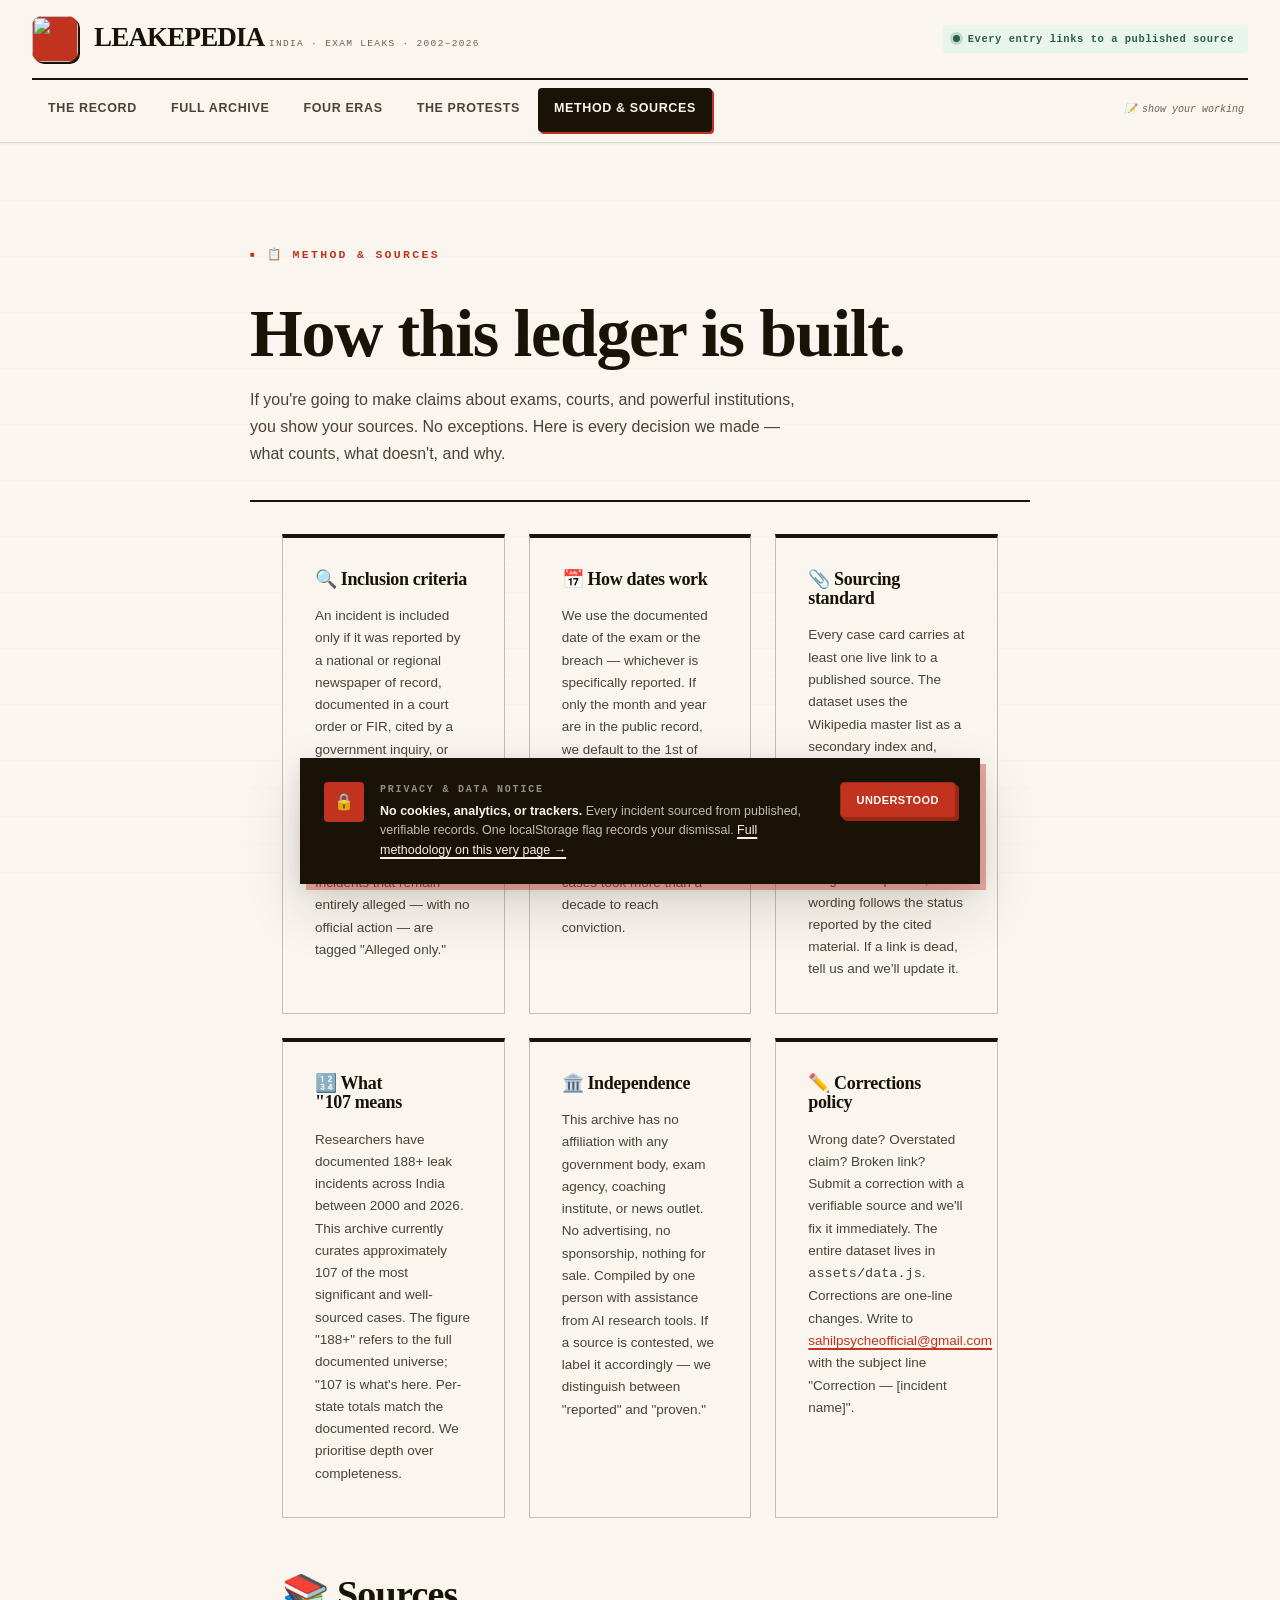
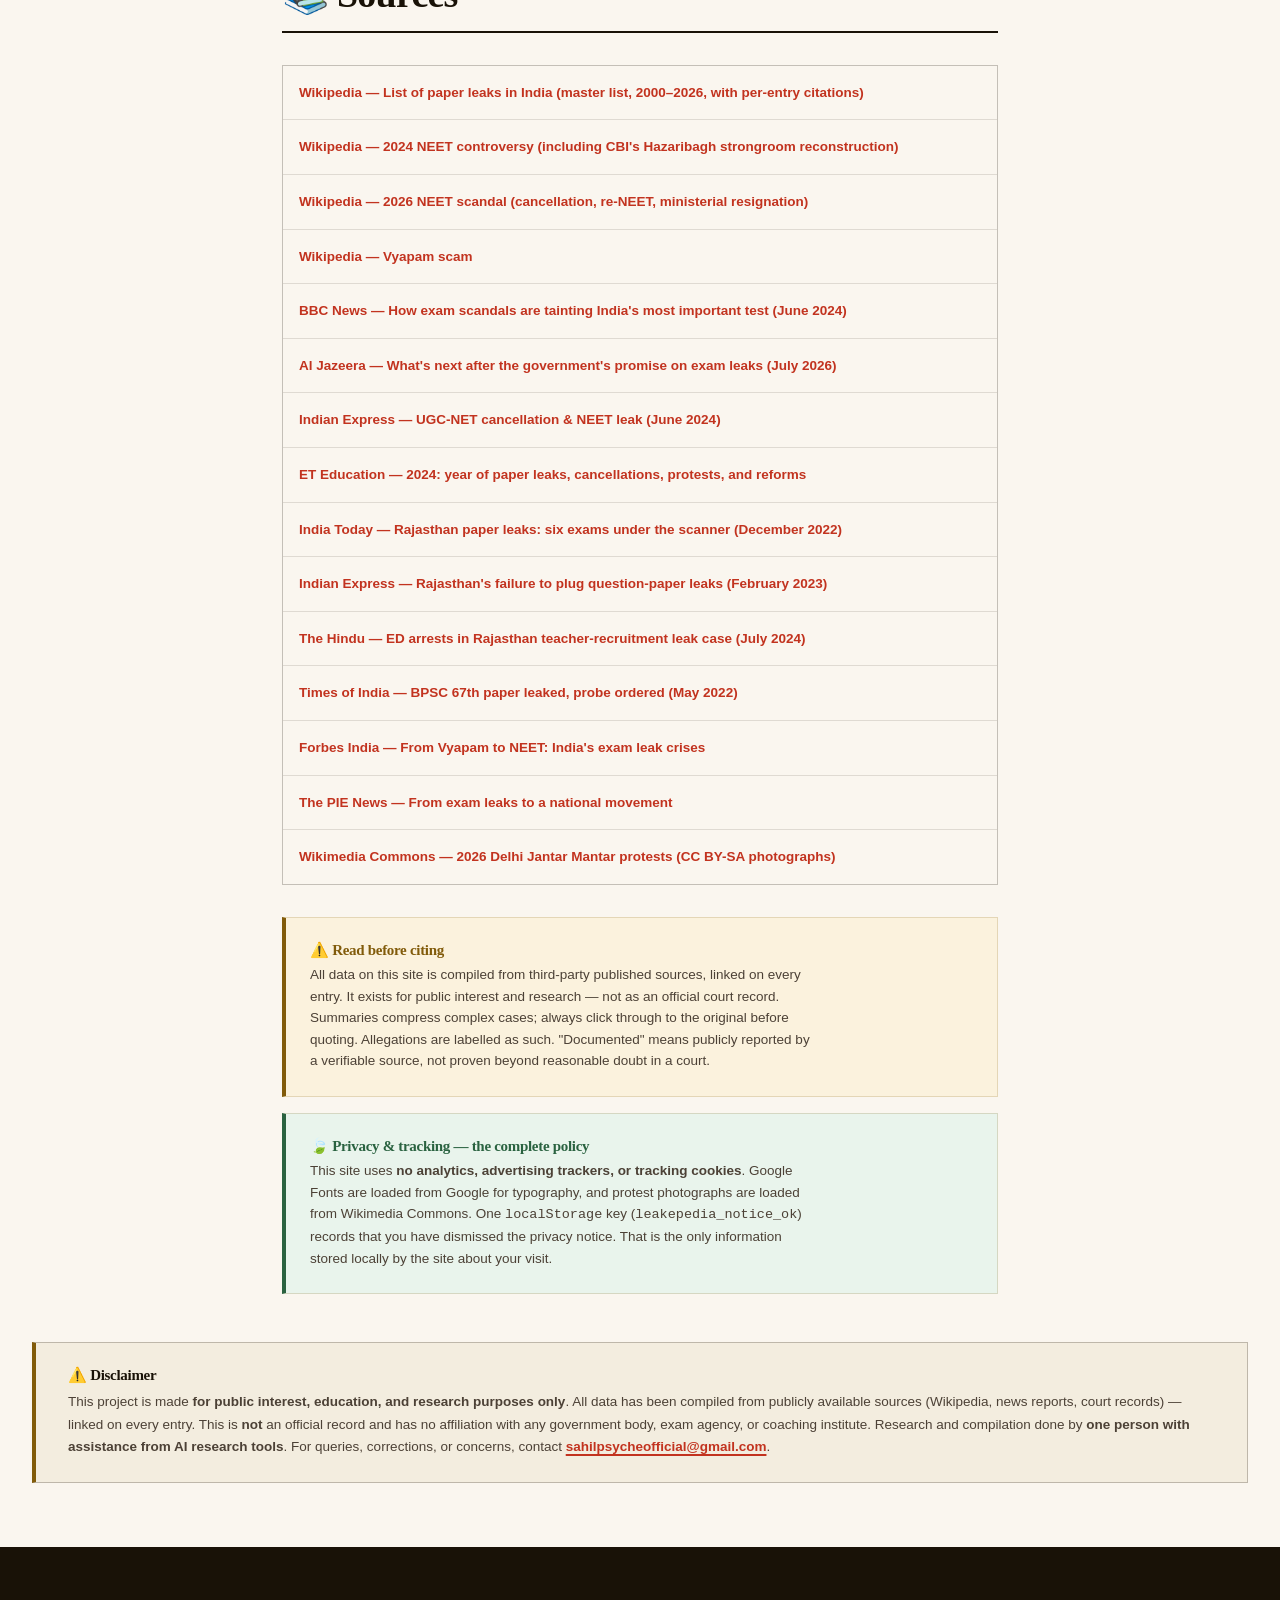
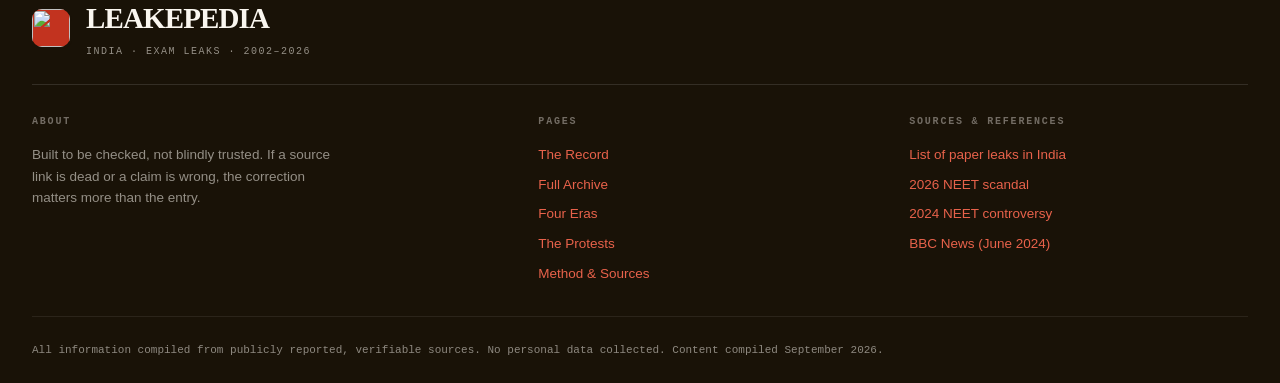
==== commit a1f24386: "Change script source paths in about.html Updated script source paths to remove 'assets/' prefix." ====
--- a/about.html
+++ b/about.html
@@ -190,7 +190,7 @@
   <button class="back-to-top" id="back-to-top" aria-label="Back to top">↑</button>
 
   <noscript><style>.splash{display:none!important}</style></noscript>
-  <script src="assets/data.js"></script>
-  <script src="assets/app.js"></script>
+  <script src="data.js"></script>
+  <script src="app.js"></script>
 </body>
 </html>
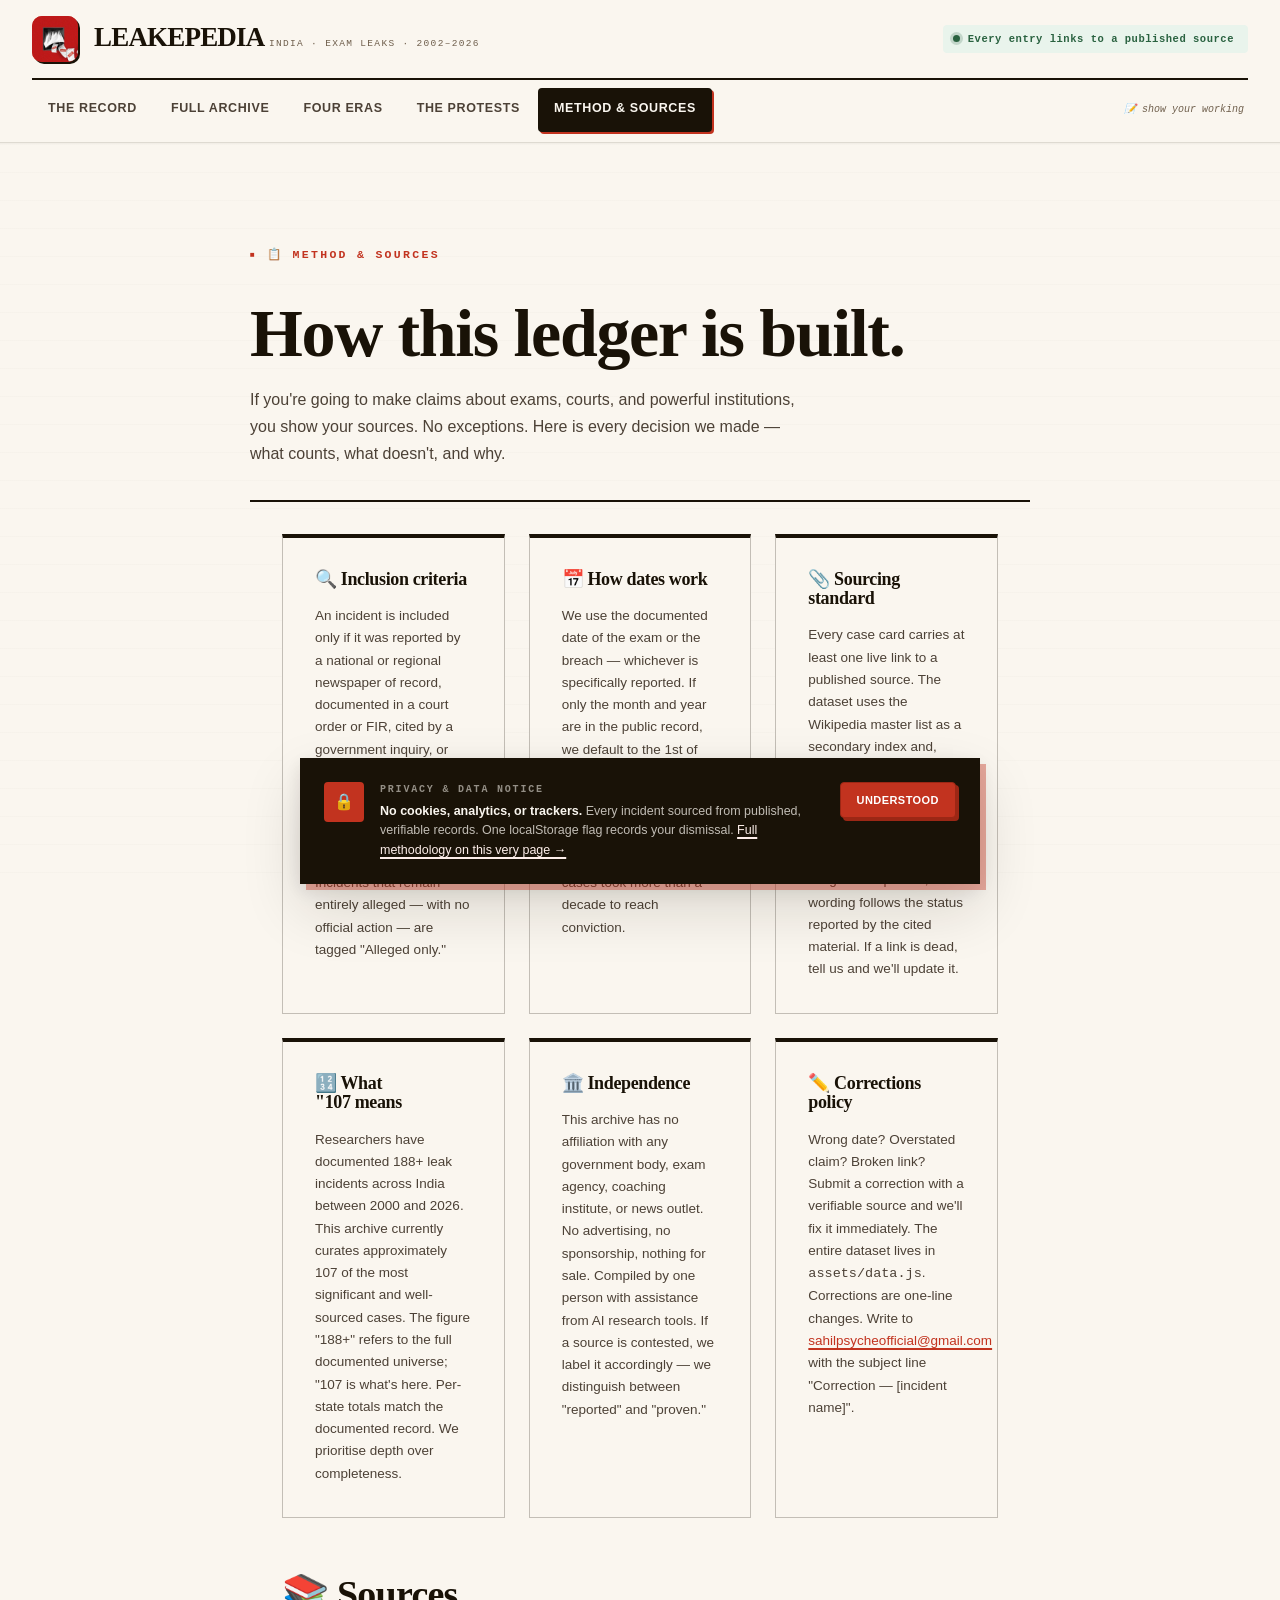
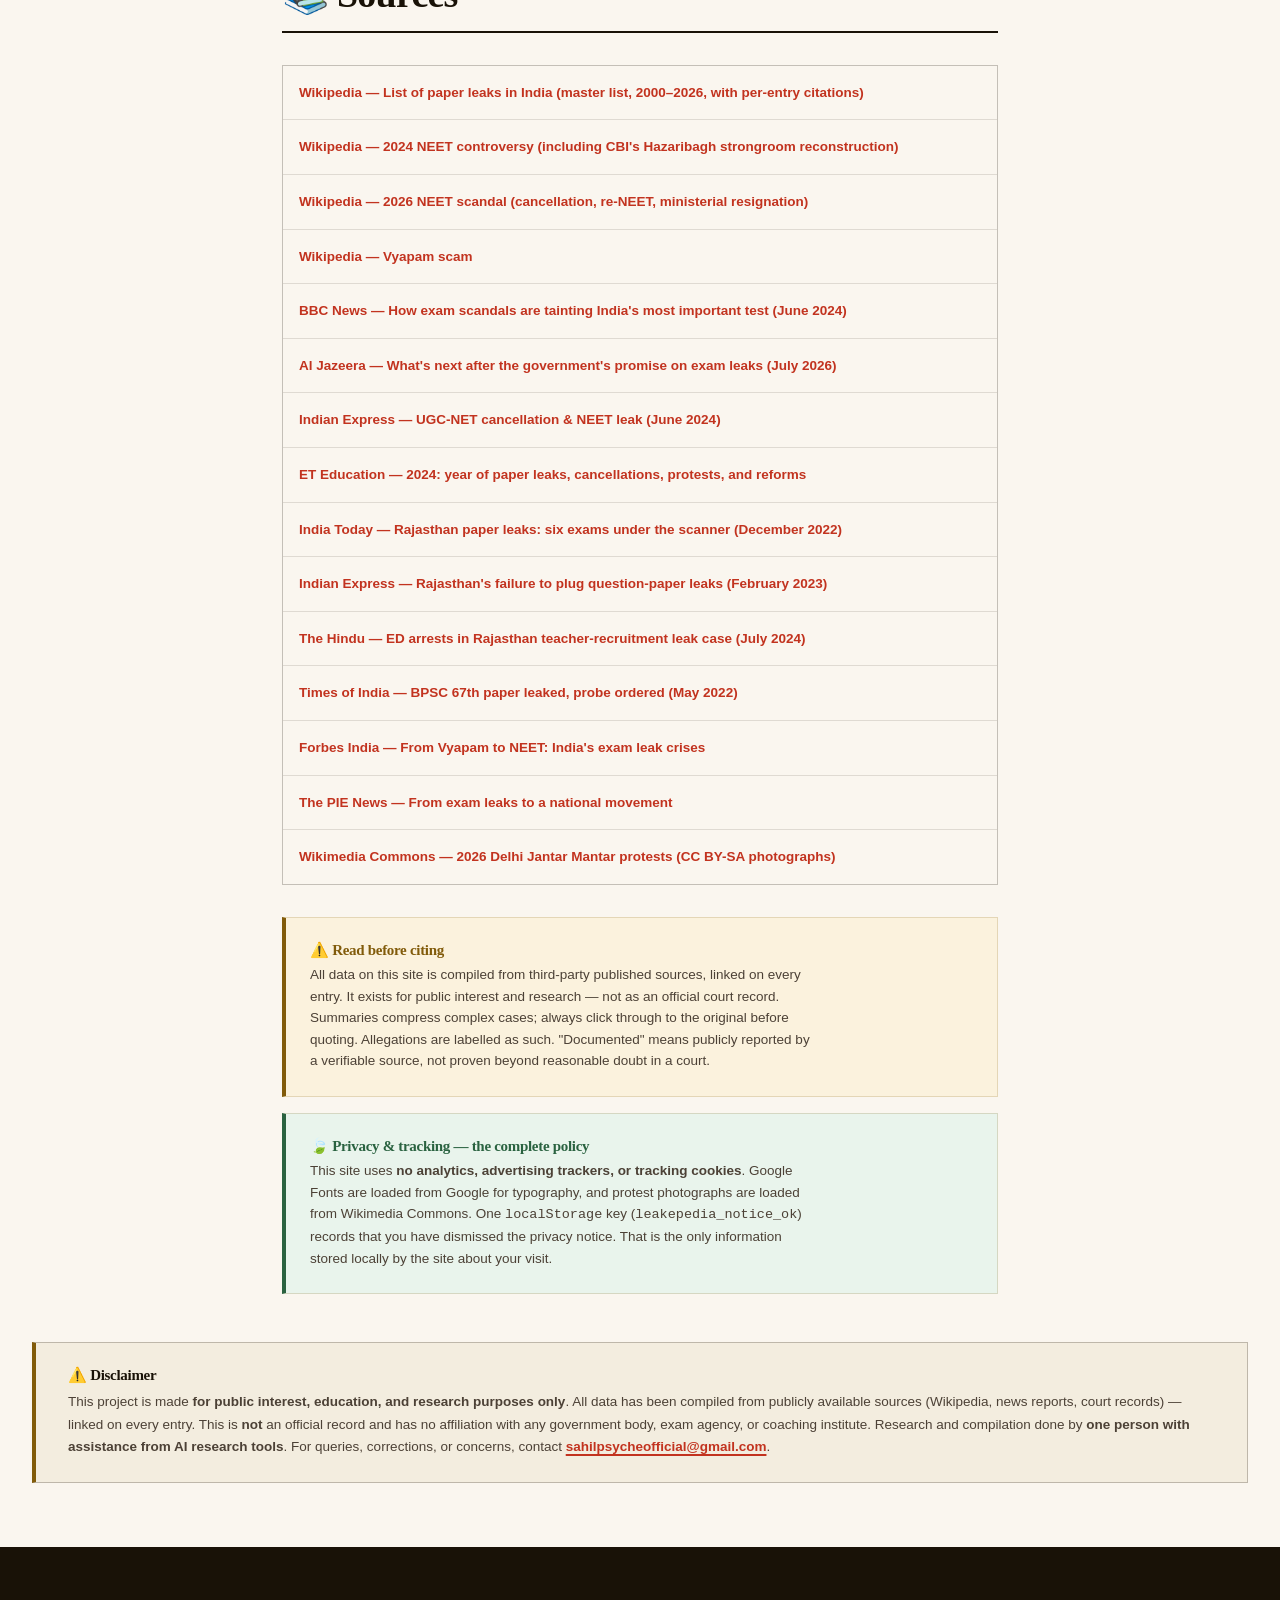
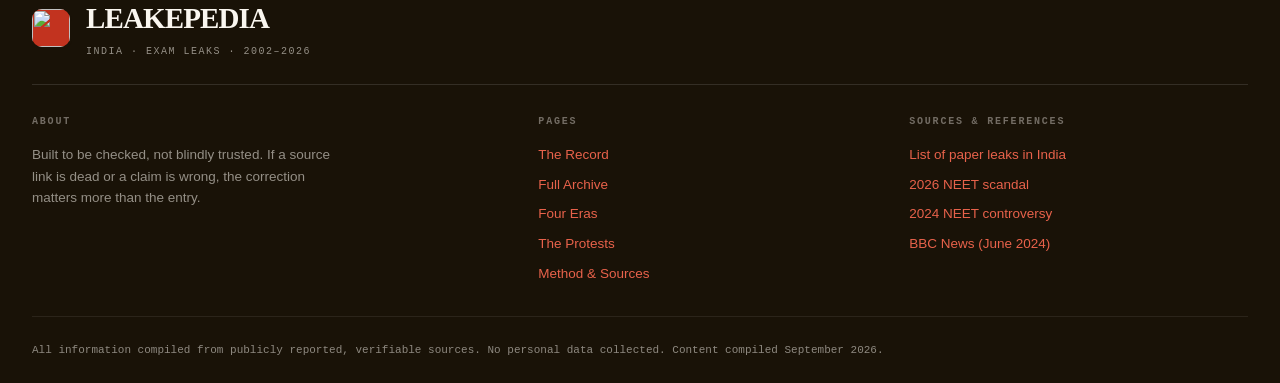
==== commit c9050078: "Update logo image source in about.html" ====
--- a/about.html
+++ b/about.html
@@ -29,7 +29,7 @@
     <div class="wrap">
       <div class="topbar-row">
         <a class="brand" href="index.html">
-          <span class="brand-logo"><img src="assets/logo-512.png" alt="" width="46" height="46"></span>
+          <span class="brand-logo"><img src="logo-512.png" alt="" width="46" height="46"></span>
           <span class="brand-text">
             <span class="brand-name">LEAKEPEDIA</span>
             <span class="brand-sub">India · Exam Leaks · 2002–2026</span>
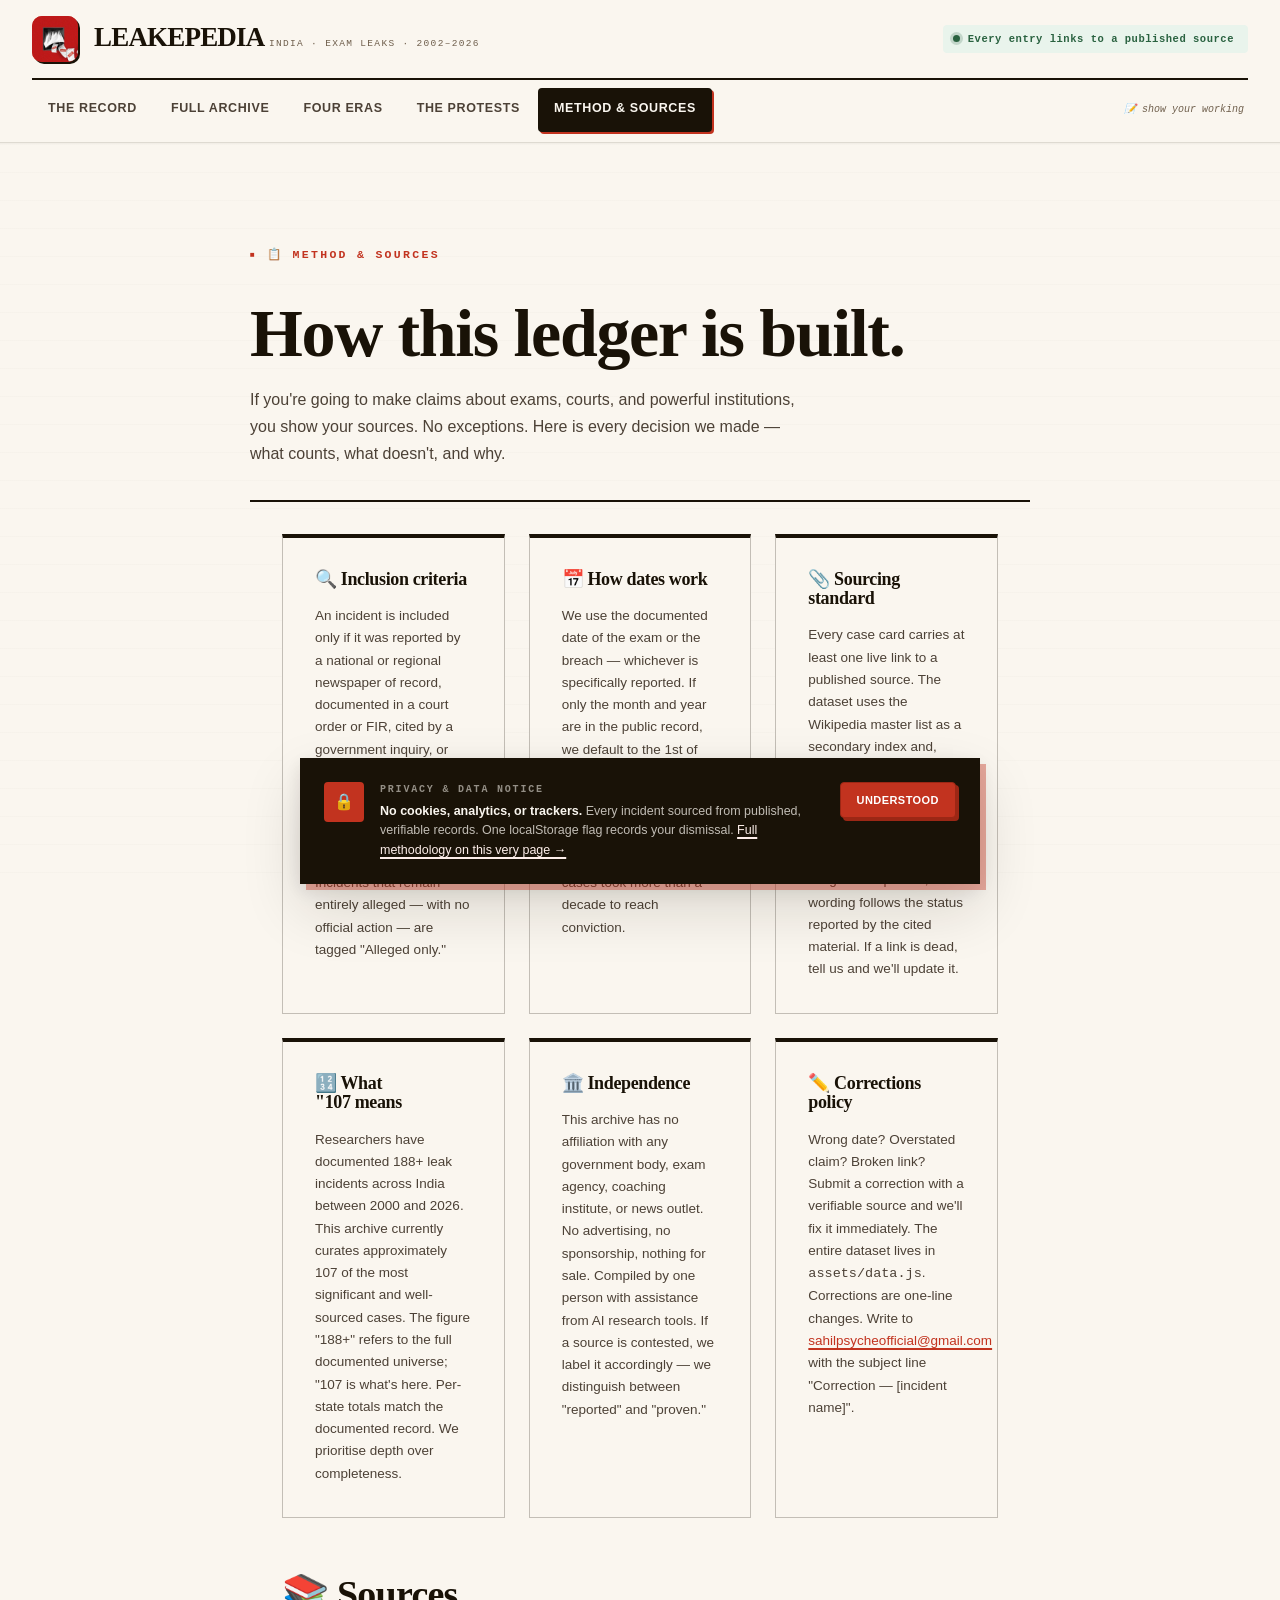
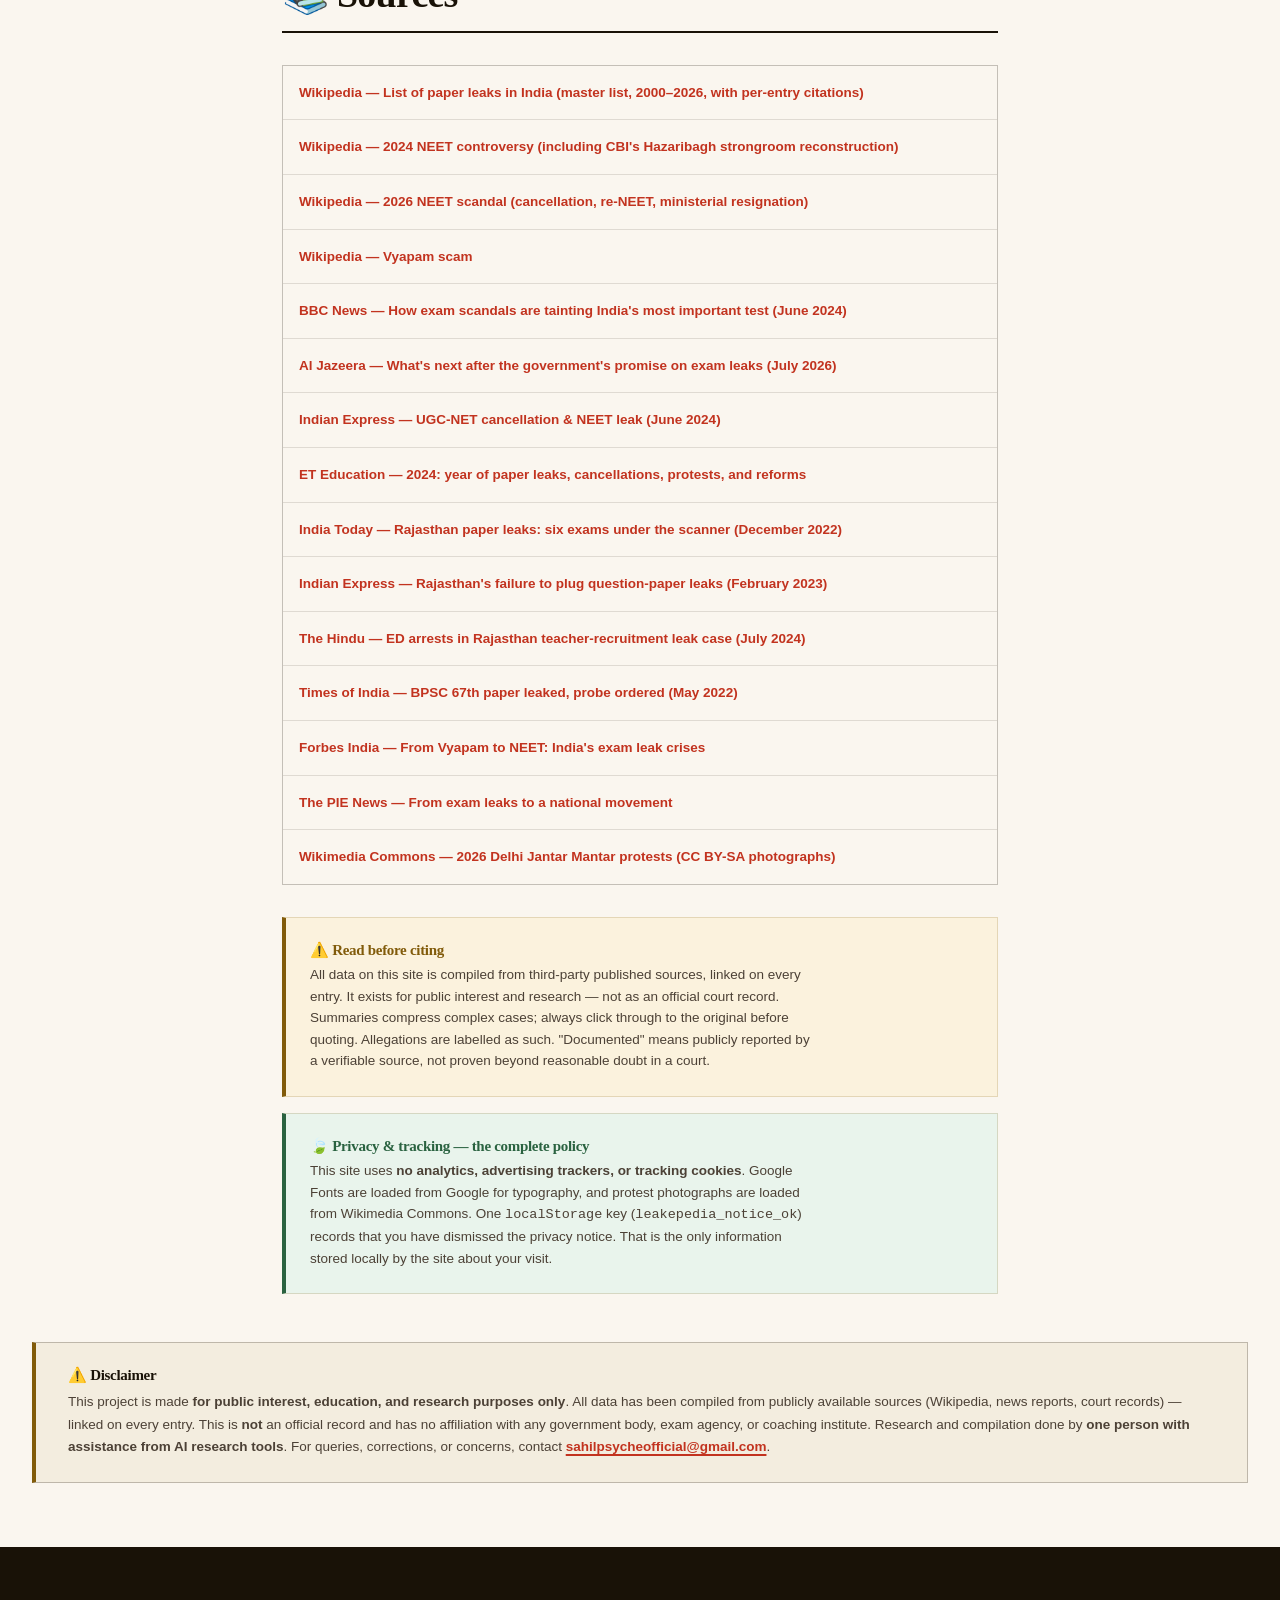
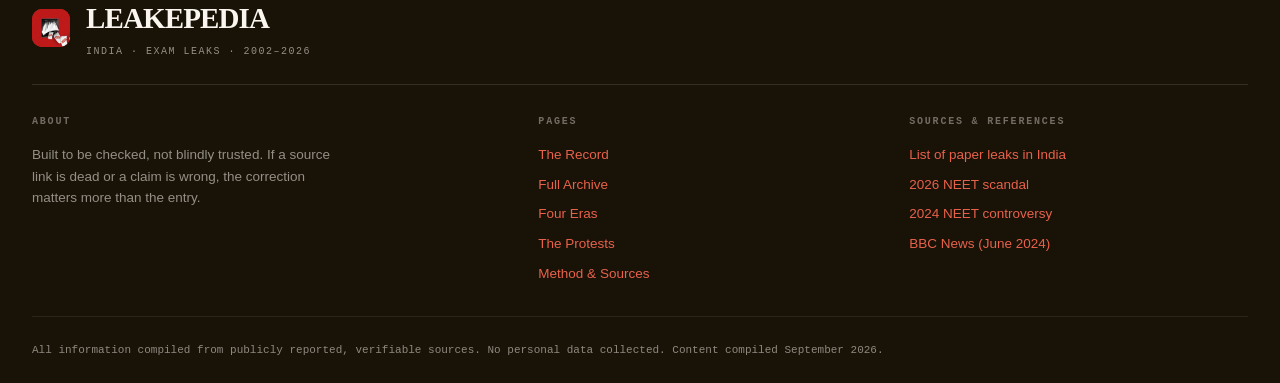
==== commit 535a9c1b: "Update logo image source in footer" ====
--- a/about.html
+++ b/about.html
@@ -139,7 +139,7 @@
   <footer class="footer">
     <div class="wrap">
       <div class="footer-masthead">
-        <div class="brand-logo" style="width:38px;height:38px;"><img src="assets/logo-512.png" alt="" width="38" height="38"></div>
+        <div class="brand-logo" style="width:38px;height:38px;"><img src="logo-512.png" alt="" width="38" height="38"></div>
         <div>
           <div class="footer-brand-name">LEAKEPEDIA</div>
           <div class="footer-brand-sub">India · Exam Leaks · 2002–2026</div>
